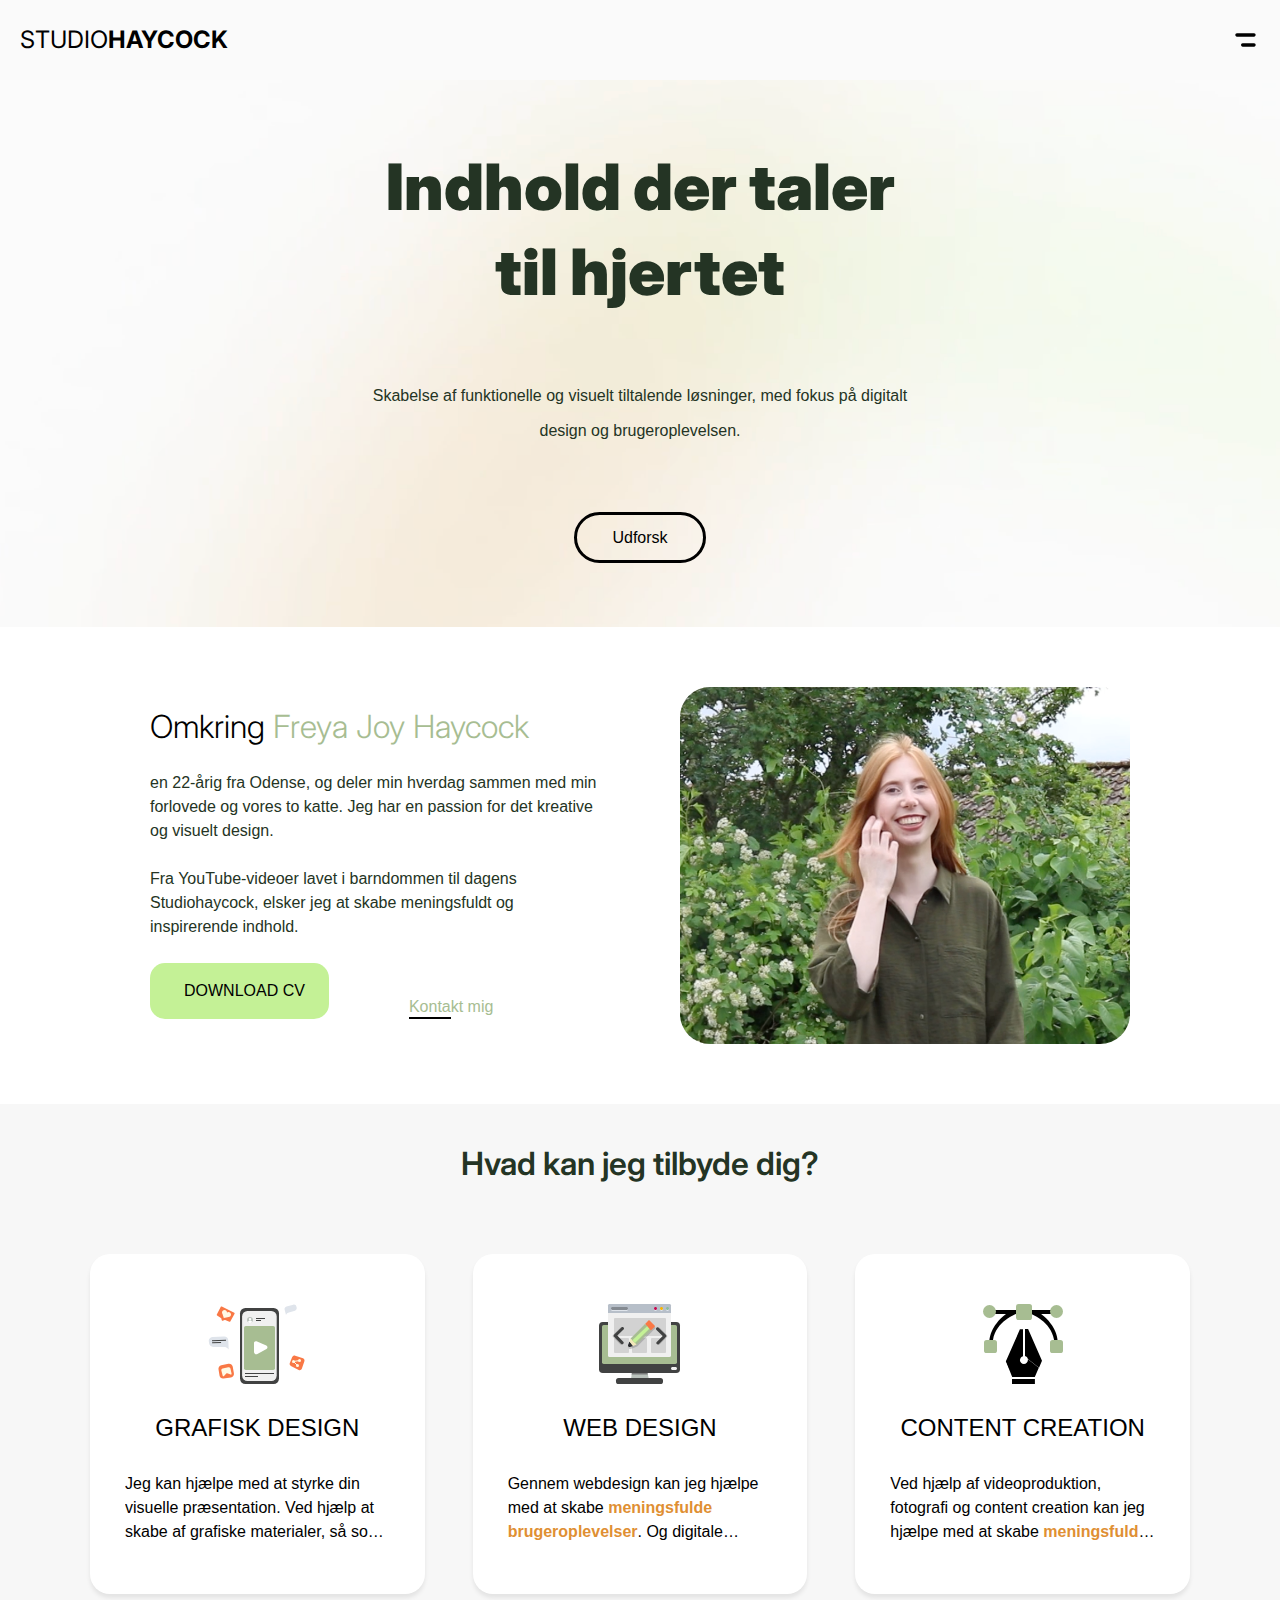
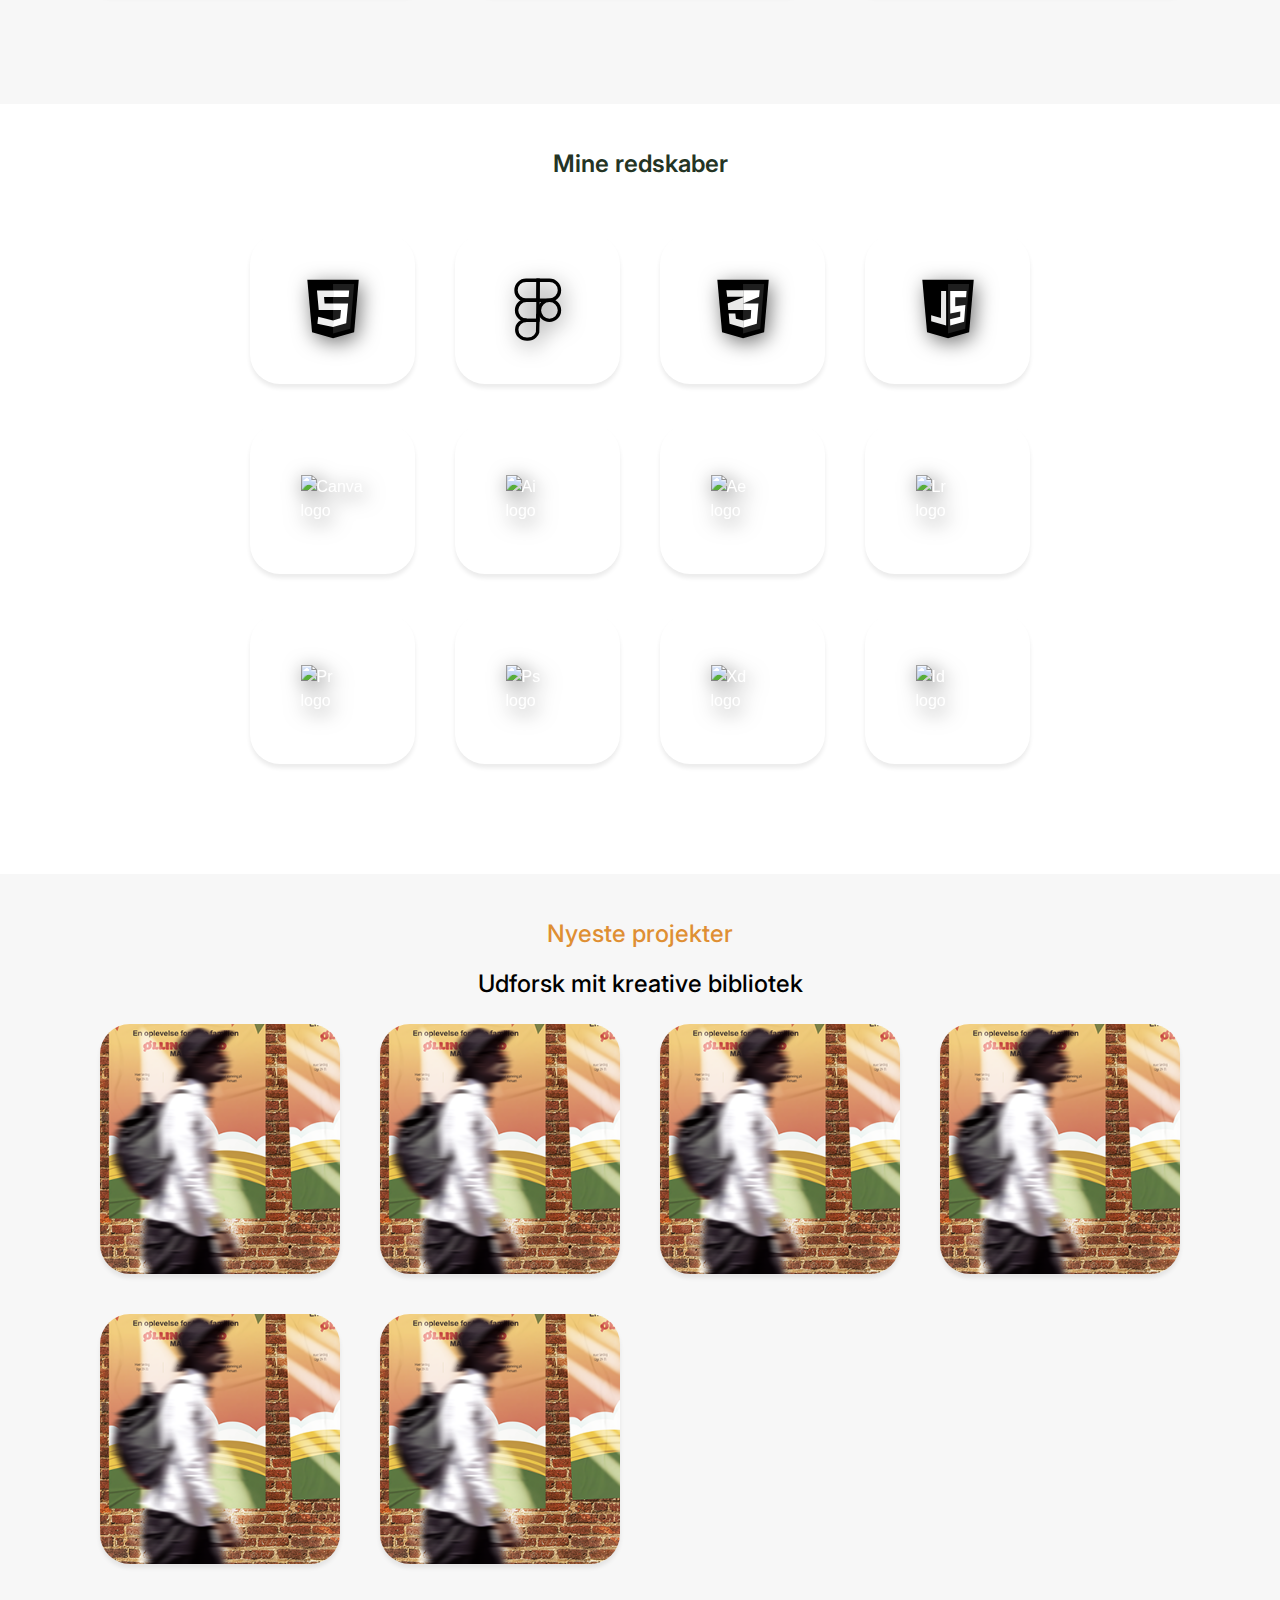
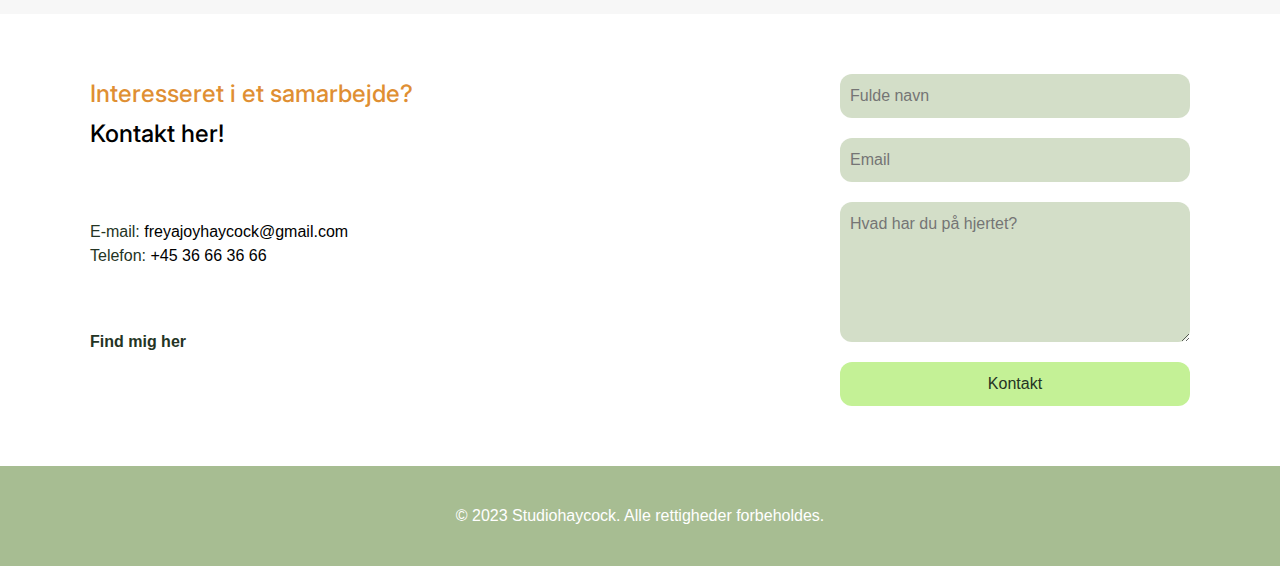
==== index.html @ 65430e21 "Services section in progress" ====
<!DOCTYPE html>
<html lang="dk" dir="ltr">
  <head>
    <meta charset="UTF-8" />
    <meta name="viewport" content="width=device-width, initial-scale=1.0" />
    <title>Portfolio</title>
    <link rel="preconnect" href="https://fonts.googleapis.com">
    <link rel="preconnect" href="https://fonts.gstatic.com" crossorigin>
    <link href="https://fonts.googleapis.com/css2?family=Inter:wght@100..900&family=Poppins:ital,wght@0,100;0,200;0,300;0,400;0,500;0,600;0,700;0,800;0,900;1,100;1,200;1,300;1,400;1,500;1,600;1,700;1,800;1,900&display=swap" rel="stylesheet">
    <script src="https://kit.fontawesome.com/1a674daea2.js" crossorigin="anonymous"></script>
    <script src="assets/js/modal.js" defer></script>
    <script src="assets/js/toggle.js" defer></script>
    <link rel="stylesheet" href="assets/css/style.css"/>
  </head>
  <body>
    <header>
      <a href="#hero"><h2><span>STUDIO</span>HAYCOCK</h2></a>
      <div class="menu-toggle" id="menuToggle">
          <img src="assets/icons/hm.svg" alt="Hamburgermenu">
      </div>
    </header>
    <nav class="menu" id="menu">
      <ul>
        <li><a href="#about">Om mig</a></li>
        <li><a href="#services">Mine ydelser</a></li>
        <li><a href="#portfolio">Portfolio</a></li>
        <li><a href="#footer">Kontakt</a></li>
      </ul>
      <div class="separator"></div>
      <div class="socials">
          <p>Kan også kontaktes på</p>
          <div class="social-icons">
            <a href="https://facebook.com/yourprofile" target="_blank" class="social-icon facebook" aria-label="Facebook"><i class="fab fa-facebook-f"></i></a>
            <a href="https://linkedin.com/in/yourprofile" target="_blank" class="social-icon linkedin" aria-label="LinkedIn"><i class="fab fa-linkedin-in"></i></a>
            <a href="https://instagram.com/yourprofile" target="_blank" class="social-icon instagram" aria-label="Instagram"><i class="fab fa-instagram"></i></a>
          </div>
      </div>
    </nav>
    <main>
      <section id="hero" class="hero-ctn">
        <div class="hero-content">
          <h1>Indhold der taler til hjertet</h1>
          <p>
            Skabelse af funktionelle og visuelt tiltalende løsninger, med fokus
            på digitalt design og brugeroplevelsen.
          </p>
          <a class="btn" role="button" href="#projects">
          <p>Udforsk</p>
          </a>
        </div>
      </section>
      <!-- MARK: About -->
      <section id="about" class="about">
        <div class="wrapper">
          <div class="content-container">
            <h2> <span>Omkring</span> <span class="name-highlight">Freya Joy Haycock</span></h2>
            <p>
             en 22-årig fra Odense, og deler min hverdag sammen med min forlovede
              og vores to katte. Jeg har en passion for det kreative og visuelt
              design.
            </p>
            <p>
              Fra YouTube-videoer lavet i barndommen til dagens Studiohaycock,
              elsker jeg at skabe meningsfuldt og inspirerende indhold.
            </p>
            <div class="btn-row"> 
              <a class="download-btn" role="button" href="assets/pdf/freya-haycockcv.pdf" target="_blank" download>
                <i class="fa-solid fa-cloud-arrow-down"></i>
                Download CV
              </a>
              <a class="contact-link" role="button" href="#footer">
                Kontakt mig
              </a>
            </div>
          </div>
          <div class="image-container">
            <img src="assets/images/freya.png" alt="Billede af mig" />
          </div>
        </div>
      </section>
      <!-- MARK: services -->
      <section id="services" class="services">
        <div class="wrapper">
          <h2>Hvad kan jeg tilbyde dig?</h2>
          <div class="service-item-grid">
            <div class="service-item">
              <img src="assets/icons/contentcreation-icon.svg" alt="">
              <h3>GRAFISK DESIGN</h3>
              <p>
                Jeg kan hjælpe med at styrke din visuelle præsentation.
                Ved hjælp at skabe af grafiske materialer, så som logoer,
                 visitkort, og andre <span class="hl">markedsføringsmaterialer</span>.
              </p>
            </div>
            <div class="service-item">
              <img src="assets/icons/webdesign-icon.svg" alt="">
              <h3>WEB DESIGN</h3>
              <p>
                Gennem webdesign kan jeg hjælpe med at skabe <span class="hl">meningsfulde</span>
                 <span class="hl">brugeroplevelser</span>. Og digitale fortællinger som <span class="hl">afspejler</span>
                  din <span class="hl">virksomheds identitet</span> og skaber  brugercentreret
                   platform for dine  besøgende og potentielle kunder.
              </p>
            </div>
            <div class="service-item">
              <img src="assets/icons/content-creation.svg" alt="">
              <h3>CONTENT CREATION</h3>
              <p>
                Ved hjælp af videoproduktion,  fotografi og  content creation
                 kan jeg hjælpe med at skabe <span class="hl">meningsfuldt</span> og <span class="hl">relevant indhold</span>,
                  som <span class="hl">resonerer med din målgruppe</span>.
              </p>
          </div>
        </div>
      </section>
      <section id="experience" class="experience">
        <div class="wrapper">
          <h2>Mine redskaber</h2>
          <div class="grid">
            <a href="#"><img src="assets/icons/html5.svg" alt="html logo"><span>HTML5 Logo</span></a>
            <a href="#"><img src="assets/icons/figma.svg" alt="figma logo"> <span>Figma Logo</span></a>
            <a href="#"><img src="assets/icons/css.svg" alt="css logo"><span>CSS Logo</span></a>
            <a href="#"><img src="assets/icons/js.svg" alt="JavaScript logo"><span>JS Logo</span></a>
            <a href="#"><img src="assets/icons/canva.svg" alt="Canva logo"><span>Canva Logo</span></a>
            <a href="#"><img src="assets/icons/ai.svg" alt="Ai logo"><span>Ai Logo</span></a>
            <a href="#"><img src="assets/icons/ae.svg" alt="Ae logo"><span>Ae Logo</span></a>
            <a href="#"><img src="assets/icons/lr.svg" alt="Lr logo"><span>Lr Logo</span></a>
            <a href="#"><img src="assets/icons/pr.svg" alt="Pr logo"><span>Pr Logo</span></a>
            <a href="#"><img src="assets/icons/ps.svg" alt="Ps logo"><span>Ps Logo</span></a>
            <a href="#"><img src="assets/icons/xd.svg" alt="Xd logo"><span>Xd Logo</span></a>
            <a href="#"><img src="assets/icons/id.svg" alt="Id logo"><span>Id Logo</span></a>
          </div>
        </div>
      </section>
      <section id="portfolio" class="portfolio">
        <div class="wrapper">
          <div class="projects-title">
            <h2 class="first-heading">Nyeste projekter</h2>
            <h2 class="second-heading">Udforsk mit kreative bibliotek</h2>
          </div>
          <div class="grid">
            <a href="#" data-modal-target="#modal-1" class="portfolio-item"><img src="assets/content/modal-oel-card.png" alt="Mock-up af plakat for oellingegaard marked"><span>HTML5 Logo</span></a>
            <a href="#" data-modal-target="#modal-2" class="portfolio-item"><img src="assets/content/modal-oel-card.png" alt="Mock-up af plakat for oellingegaard marked"><span>HTML5 Logo</span></a>
            <a href="#" data-modal-target="#modal-3" class="portfolio-item"><img src="assets/content/modal-oel-card.png" alt="Mock-up af plakat for oellingegaard marked"><span>HTML5 Logo</span></a>
            <a href="#" data-modal-target="#modal-4" class="portfolio-item"><img src="assets/content/modal-oel-card.png" alt="Mock-up af plakat for oellingegaard marked"><span>HTML5 Logo</span></a>
            <a href="#" data-modal-target="#modal-5" class="portfolio-item"><img src="assets/content/modal-oel-card.png" alt="Mock-up af plakat for oellingegaard marked"><span>HTML5 Logo</span></a>
            <a href="#" data-modal-target="#modal-6" class="portfolio-item"><img src="assets/content/modal-oel-card.png" alt="Mock-up af plakat for oellingegaard marked"><span>HTML5 Logo</span></a>
          </div>
          <dialog id="modal-1" class="modal">
            <div class="modal-content">
              <div class="modal-header">
              <span class="close">&times;</span>
              <h3>Plakat for fiktivt event</h3>
              </div>
              <div class="caption">
                <p>
                  I samarbejde med UCL Seebladsgade og Forskningens Døgn har jeg sammen med markedsføringsøkonomer udarbejdet en case omkring Øllingegaard.
                </p>
              </div>
              <img  src="assets/content/oellingegaard.png"class="modal-img" id="img01" alt="">
              <div id="caption">
                <p>
                  Vi skabte et enkelt cartoon-vektordesign til et fiktivt event, der skulle afspejle Øllingegaards identitet og tilbyde en familievenlig oplevelse. Inden for 4 timer producerede vi en flyer/plakat med de centrale oplysninger om eventet.
                </p>
                
              </div>
            </div>
          </dialog>
          <dialog id="modal-2" class="modal">
            <div class="modal-content">
              <span class="close">&times;</span>
              <img class="modal-img" id="img01" alt="">
              <div id="caption"></div>
            </div>
          </dialog>
          <dialog id="modal-3" class="modal">
            <div class="modal-content">
              <span class="close">&times;</span>
              <img class="modal-img" id="img01" alt="">
              <div id="caption"></div>
            </div>
          </dialog>
          <dialog id="modal-4" class="modal">
            <div class="modal-content">
              <span class="close">&times;</span>
              <img class="modal-img" id="img01" alt="">
              <div id="caption"></div>
            </div>
          </dialog>
          <dialog id="modal-5" class="modal">
            <div class="modal-content">
              <span class="close">&times;</span>
              <img class="modal-img" id="img01" alt="">
              <div id="caption"></div>
            </div>
          </dialog>
          <dialog id="modal-6" class="modal">
            <div class="modal-content">
              <span class="close">&times;</span>
              <img class="modal-img" id="img01" alt="">
              <div id="caption"></div>
            </div>
          </dialog>
        </div>
      </section>
    </main>
    <!-- MARK: Footer -->
    <footer id="footer" class="footer">
      <section class="contact-fot">
        <div class="wrapper">
          <div class="contact-fot-content">
            <div class="col-1">
              <div class="head-titel">
                  <h2 class="first-heading">Interesseret i et samarbejde?</h2>
                  <h2 class="second-heading">Kontakt her!</h2>
              </div>
              <div class="head-content">
                  <span>E-mail:
                    <a href="mailto:freyajoyhaycock@gmail.com" target="_blank">freyajoyhaycock@gmail.com</a></span>
                  <span>Telefon:
                    <a href="tel:36663666" target="_blank">+45 36 66 36 66</a></span>
              </div>
              <div class="find-me-content">
                  <h3>Find mig her</h3>
                  <div class="find-me-link">
                      <a href="https://www.facebook.com/freyajoyhaycock.lyck/"><i class="fa-brands fa-facebook"></i></a>
                      <a href="https://www.linkedin.com/in/freya-joy-haycock-5386011aa/"><i class="fa-brands fa-linkedin"></i></a>
                      <a href="https://www.instagram.com/friajoee/"><i class="fa-brands fa-square-instagram"></i></a>
                  </div>
              </div>
            </div>
              <div class="contact-fot-form">
                  <form action="submit_form.php" method="POST">
                      <input type="text" id="fullName" name="fullName" placeholder="Fulde navn" required>
                      <input type="email" id="email" name="email" placeholder="Email" required>
                      <textarea id="message" name="message" rows="5" placeholder="Hvad har du på hjertet?" required></textarea>
                      <input type="submit" value="Kontakt">
                  </form>
              </div>
          </div>
        </div>
      </section>
      <section id="copyright" class="copyright">
        <small>&copy; 2023 Studiohaycock. Alle rettigheder forbeholdes.</p>

      </section>
    </footer>
  </body>
</html>
---- assets/css/style.css ----
*,
*::before,
*::after {
  box-sizing: border-box;
}

* {
  margin: 0;
  padding: 0;
  font: inherit;
}

html {
  font-size: 16px;
}

body {
  min-height: 100vh;
  font-family: "Poppins", sans-serif;
  color: var(--color-1);
  background-color: var(--color-4);
  position: relative;
}

img,
picture,
svg,
video {
  display: block;
  max-width: 100%;
}

a {
  text-decoration: none;
  background-color: transparent;
  cursor: pointer;
}

input:focus,
textarea:focus {
  outline: none;
}

button,
select {
  text-transform: none;
}

button {
  overflow: visible;
}

body,
button,
input,
select,
textarea {
  font-family: Arial, Helvetica, sans-serif;
  line-height: 1.5;
}

h1,
h2,
h3,
h4,
h5,
h6 {
  font-family: Arial, Helvetica, sans-serif;
  font-weight: 700;
  line-height: 1;
}

h1 {
  font-family: Inter;
  font-size: 4rem;
  font-weight: 900;
  line-height: 85px;
  text-align: center;
}

h2 {
  font-family: Inter;
  font-size: 1.5rem;
  font-weight: 600;
  line-height: 40px;
  text-align: left;
}

@media (prefers-reduced-motion: no-preference) {
  :has(:target) {
    scroll-behavior: smooth;
    scroll-padding-top: 3rem;
  }
}

/* MARK: Variables */
:root {
  --accent-color: #df8f33;
  --color-1: #243424;
  --color-2: #000000;
  --color-3: #ffffff;
  --color-4: #f7f7f7;
  --color-5: #a7bd92;
  --color-6: #ebebeb;
  --color-7: #c4f196;
  --box-shadow: 0px 4px 4px 0px #00000014;
}

/* MARK: Header */
header {
  display: flex;
  justify-content: space-between;
  align-items: center;
  padding: 20px;
  box-shadow: 0 1px 5px rgba(0, 0, 0, 0.1);
  background: rgba(255, 255, 255, 0.362);
}

header h2 {
  font-size: 24px;
  font-weight: bold;
  margin: 0;
  text-decoration: none;
  color: var(--color-2);
}

header h2 span {
  font-weight: normal;
}

.menu-toggle {
  transition: background-color 0.2s ease-in-out;
}

.menu-toggle:hover {
  background-color: var(--color-6);
  border-radius: 15px;
}

.menu-toggle img {
  width: 30px;
  height: auto;
  cursor: pointer;
}

.menu {
  position: absolute;
  top: 70px;
  right: 20px;
  width: 220px;
  background: var(--color-3);
  box-shadow: 0 2px 10px rgba(0, 0, 0, 0.1);
  padding: 20px;
  border-radius: 10px;
  display: none;
  text-align: right;
  font-weight: 600;
  overflow: hidden;
  animation: slideDown 0.3s ease-in-out;
}

.menu ul {
  list-style: none;
  padding: 0;
  margin: 0;
  text-align: left;
}

.menu ul li a:hover {
  color: var(--accent-color);
}

.menu ul li {
  margin: 10px 0;
}

.menu ul li a {
  text-decoration: none;
  color: var(--color-2);
  font-weight: bold;
}

.separator {
  border-top: 1px solid lightgrey;
  margin: 15px 0;
}

.socials {
  margin-top: 20px;
}

.socials p {
  margin-bottom: 10px;
}

.social-icons {
  display: flex;
  justify-content: center;
  gap: 15px;
}

.social-icon {
  font-size: 1.3rem;
  margin-left: 10px;
  color: var(--color-2);
  text-decoration: none;
  transition: color 0.3s ease;
  display: flex;
  align-items: center;
  justify-content: center;
  width: 40px;
  height: 40px;
  border-radius: 50%;
  border: 2px solid lightgrey;
  font-weight: 600;
}

.social-icon:hover {
  color: var(--accent-color);
}

.menu-open .menu {
  display: block;
}

.menu-open {
  display: block;
}

@keyframes slideDown {
  0% {
    transform: translate(50%, -50%) scale(0);
  }
  100% {
    transform: translate(0, 0) scale(1);
  }
}

/* MARK: Main */

.wrapper {
  max-width: 1100px;
  margin: 0 auto;
}

.btn {
  color: var(--color-2);
  font-size: 1rem;
  line-height: 1rem;
  text-align: center;
  padding: 5px 35px;
  border-radius: 50px;
  border: 3px solid var(--color-2);
  transition: background-color 0.2s ease, color 0.2s ease;
}

.btn:hover {
  background-color: var(--color-2);
  color: var(--color-3);
}

.hero-ctn,
.footer .social {
  background-image: url("../images/hero-image.png");
  background-position: center;
  background-repeat: no-repeat;
  background-size: cover;
}

.hero-content {
  max-width: 700px;
  margin: 0 auto;
  padding: 4rem;
  text-align: center;
  display: flex;
  align-items: center;
  flex-direction: column;
  gap: 4rem;
}

.hero-ctn .hero-content p {
  font-size: 1rem;
  font-weight: 300;
  line-height: 35px;
  text-align: center;
}

/* MARK: Main About */

.about {
  background-color: var(--color-3);
}

.about .wrapper {
  display: flex;
  justify-content: space-between;
  align-items: center;
  gap: 30px;
  padding: 60px;
}

.about h2 {
  font-size: 2rem;
  color: var(--color-2);
  font-weight: 300;
}

.name-highlight {
  color: var(--color-5);
}

.about .content-container {
  display: flex;
  flex-direction: column;
  gap: 1.5rem;
  max-width: 450px;
}

.about .btn-row {
  display: flex;
  gap: 80px;
  align-items: end;
  padding-bottom: 5px;
}
.about .btn-row .download-btn {
  display: flex;
  justify-content: center;
  align-items: center;
  gap: 10px;
  padding: 16px 24px;
  border-radius: 15px;
  text-transform: uppercase;
  font-weight: 400;
  background-color: var(--color-7);
  color: var(--color-2);
  transition: background-color 0.2s ease, color 0.2s ease;
}

.about .btn-row .download-btn:hover {
  background-color: var(--accent-color);
  color: var(--color-3);
}

.about .btn-row .contact-link {
  color: var(--color-5);
  position: relative;
}

.about .btn-row .contact-link::after {
  content: "";
  position: absolute;
  bottom: 0;
  display: block;
  height: 2px;
  width: 50%;
  background-color: var(--color-2);
}

.about .image-container img {
  max-width: 450px;
  border-radius: 30px;
}

/* MARK: Main Services */

.services {
  padding: 40px;
}

.services h2 {
  font-size: 2rem;
  font-weight: 600;
  text-align: center;
}

.services .service-item-grid {
  display: flex;
  align-items: center;
  height: 480px;
  gap: 48px;
}

.services .service-item {
  background-color: var(--color-3);
  color: var(--color-2);
  padding: 35px;
  border-radius: 20px;
  display: flex;
  flex-direction: column;
  align-items: center;
  justify-content: center;
  width: 350px;
  height: 340px;
  gap: 32px;
  box-shadow: var(--box-shadow);
}

.services .service-item:hover {
  height: auto;
  min-height: 340px;
}

.services .service-item:hover p {
  overflow: visible;
  display: block;
  -webkit-line-clamp: unset;
  line-clamp: unset;
  -webkit-box-orient: unset;
  text-overflow: unset;
}

.services .service-item img {
  height: 80px;
}

.services .service-item h3 {
  font-size: 1.5rem;
  font-weight: 500;
}

.services .service-item p {
  overflow: hidden;
  display: -webkit-box;
  -webkit-line-clamp: 3;
  line-clamp: 3;
  -webkit-box-orient: vertical;
  text-overflow: ellipsis;
}

.hl {
  color: var(--accent-color);
  font-weight: 600;
}

/* MARK: Main experience */

.experience {
  padding: 40px;
  background-color: var(--color-3);
}

.experience .wrapper {
  max-width: 800px;
}

.experience h2 {
  text-align: center;
  margin-bottom: 40px;
}

.experience .grid {
  display: grid;
  grid-template-columns: repeat(auto-fit, minmax(150px, 1fr));
  gap: 20px;
  margin-bottom: 60px;
}

.experience .grid a {
  background-color: var(--color-3);
  color: var(--color-3);
  min-height: 150px;
  margin: 10px;
  border-radius: 30px;
  display: flex;
  flex-direction: column;
  align-items: center;
  justify-content: center;
  box-shadow: var(--box-shadow);
  transition: background-color 0.2s ease;
  overflow: hidden;
  position: relative;
}

.experience .grid a:hover {
  background-color: var(--color-7);
}

.experience .grid a img {
  width: 4rem;
  transition: transform 0.3s ease;
  transform: translateY(0);

  /* MARK: Drop-shadow for Icons  */
  filter: drop-shadow(3px 5px 10px rgba(0, 0, 0, 0.544));
}

.experience .grid a:nth-child(-n + 4) img {
  width: 5rem;
}

.experience .grid a:hover img {
  transform: translateY(-20px);
}

.experience .grid a span {
  color: var(--color-1);
  font-size: 1rem;
  font-weight: 600;
  text-align: center;
  opacity: 0;
  transform: translateY(20px);
  transition: opacity 0.3s ease, transform 0.3s ease;
  position: absolute;
  bottom: 20px;
}

.experience .grid a:hover span {
  opacity: 1;
  transform: translateY(0);
}

/* MARK: Portfolio projects  */

.portfolio {
  padding: 40px;
}

.portfolio h2 {
  text-align: center;
  margin-bottom: 10px;
}

.portfolio .grid {
  display: grid;
  grid-template-columns: repeat(auto-fit, minmax(250px, 1fr));
  gap: 20px;
}

.portfolio .grid a {
  background-color: var(--color-3);
  color: var(--color-3);
  min-height: 250px;
  margin: 10px;
  border-radius: 30px;
  display: flex;
  flex-direction: column;
  align-items: center;
  justify-content: center;
  box-shadow: var(--box-shadow);
  transition: background-color 0.2s ease;
  overflow: hidden;
  position: relative;
}

.portfolio .grid a img {
  width: 100%;
  height: 100%;
  object-fit: cover;
  position: absolute;
}

.modal {
  scrollbar-width: none; /* Firefox */
}
.modal::-webkit-scrollbar {
  display: none; /* Safari and Chrome */
}

.modal {
  position: fixed;
  top: 50%;
  left: 50%;
  width: 450px;
  height: 600px;
  border-radius: 15px;
  border: transparent solid;
  transform: translate(-50%, -50%) scale(0);
  transform-origin: center;
  z-index: 1;
  animation: zoom 0.4s forwards;
}

.modal-content {
  font-size: 1rem;
  margin: 0 10px 10px 10px;
  display: flex;
  flex-direction: column;
  align-items: center;
  padding: 0;
}

.modal-content .close {
  cursor: pointer;
  font-size: 2rem;
  line-height: 22px;
}

.modal-header {
  position: sticky;
  top: 0;
  display: flex;
  flex-direction: row-reverse;
  justify-content: space-between;
  background-color: white;
  width: 100%;
  padding: 10px 0 5px 0;
  z-index: 1;
}

@keyframes zoom {
  from {
    transform: translate(-50%, -50%) scale(0);
  }
  to {
    transform: translate(-50%, -50%) scale(1);
  }
}

.modal-content h3 {
  font-size: 1.5rem;
  margin: 15px 0;
  font-weight: 600;
  line-height: 1rem;
}

.modal-content img {
  display: flex;
  align-content: center;
  width: 250px;
  height: auto;
  border-radius: 10px;
}

.modal-content p {
  margin: 15px 25px;
}

/* MARK: Footer */

.contact-fot {
  background: var(--color-3);
  color: var(--text-color);
  padding: 60px;
}

.contact-fot-content {
  display: flex;
  justify-content: space-between;
}

.col-1 {
  display: grid;
  gap: 20px;
}

.first-heading {
  color: var(--accent-color);
  font-weight: 500;
}
.second-heading {
  color: var(--color-2);
  font-weight: 500;
}

.find-me-link {
  display: flex;
  gap: 20px;
}

.find-me-link a {
  color: var(--color-2);
  text-decoration: none;
  margin-top: 10px;
  font-size: 1.8rem;
}

.footer .h3 {
  font-size: 1.5rem;
  text-transform: uppercase;
  color: var(--color-2);
}

.head-content {
  display: flex;
  flex-direction: column;
}

.head-content a {
  color: var(--color-2);
}

form {
  display: flex;
  flex-direction: column;
  gap: 20px;
  box-sizing: border-box;
}

form input,
textarea {
  padding: 10px;
  font-size: 1rem;
  border-radius: 12px;
  border: transparent;
  min-width: 350px;
  color: var(--color-1);
  background-color: rgba(167, 189, 146, 0.5);
}
form input[type="submit"] {
  background-color: var(--color-7);
  color: var(--color-1);
  border: transparent;
  padding: 10px;
  cursor: pointer;
  font-size: 1rem;
  border-radius: 12px;
}

.footer .copyright {
  background-color: var(--color-5);
  color: var(--color-3);
  height: 100px;
  display: flex;
  justify-content: center;
  align-items: center;
}
.footer .copyright small {
  font-weight: 400;
  font-size: 1rem;
}

/* MARK: Media */

@media (width <= 500px) {
  h1 {
    font-size: 1.8rem;
    line-height: 40px;
  }
  h2 {
    font-size: 1rem;
    line-height: 18px;
  }
  .hero-content {
    gap: 1.5rem;
  }
  .hero-ctn .hero-content p {
    font-size: 0.8rem;
    line-height: 18px;
  }
  .about h2 {
    font-size: 1.5rem;
    line-height: 24px;
  }
  .about p {
    font-size: 1rem;
    line-height: 18px;
  }
  .about .btn-row {
    gap: 30px;
  }
  .about .btn-row .download-btn {
    font-size: 0.8rem;
    line-height: 20px;
    padding: 12px 18px;
  }
  .about .image-container img {
    max-width: 300px;
  }
  .btn {
    padding: 5px 15px;
    font-size: 0.8rem;
    line-height: 20px;
    border: 2px solid var(--color-2);
  }

  /* accordion */

  .services h2 {
    text-align: center;
  }
  .services details {
    margin-top: 20px;
    border: 2px solid var(--color-2);
    max-height: 2.5rem;
  }
  .services label {
    font-size: 1rem;
    font-weight: 600;
    height: 2.3rem;
    padding-left: 15px;
  }
  .services label::after {
    font-size: 1rem;
  }
  .services div.content {
    padding: 5px 15px 15px 15px;
    gap: 20px;
  }
  .services div.content p {
    font-size: 1rem;
    font-weight: 400;
    line-height: 18px;
  }
  /* Main cv */
  .cv a {
    gap: 10px;
    padding: 10px 25px;
    margin: 30px;
    height: 100px;
    box-shadow: var(--box-shadow);
  }
  .cv p {
    font-size: 1rem;
    font-weight: 400;
    line-height: 18px;
    color: var(--color-2);
  }
  .cv img {
    width: 4rem;
  }
  /* Experience */
  .experience .grid a {
    min-height: 90px;
    min-width: 90px;
  }
  .experience .grid a span {
    font-size: 0.8rem;
    transform: translateY(15px);
  }
  .experience .grid {
    grid-template-columns: repeat(auto-fit, minmax(90px, 1fr));
    gap: 8px;
  }
  .experience .grid a img {
    width: 2rem;
    transition: transform 0.3s ease;
    transform: translateY(0);
  }
  .experience .grid a:hover img {
    transform: translateY(-15px);
  }
  .experience .grid a:nth-child(-n + 4) img {
    width: 2.5rem;
  }

  /* Footer */

  .footer .social .site-nav li a {
    font-size: 0.8rem;
  }

  .footer .social ul {
    gap: 40px;
  }

  .footer .social .social-icons li {
    height: 50px;
    width: 50px;
  }

  .footer .social .social-icons a {
    font-size: 1.5rem;
    font-weight: 300;
  }

  .footer .social {
    gap: 40px;
    padding: 20px 40px;
  }

  .footer .copyright small {
    font-size: 0.8rem;
  }

  .footer .copyright {
    height: 50px;
  }

  form input,
  textarea {
    min-width: 200px;
  }
  .content-container h2 {
    display: flex;
    flex-direction: column;
    gap: 10px;
  }
}

@media (width <= 1000px) {
  .about .wrapper {
    display: flex;
    flex-direction: column-reverse;
    padding: 60px;
  }

  .contact-fot-content {
    flex-direction: column;
    gap: 40px;
  }
}
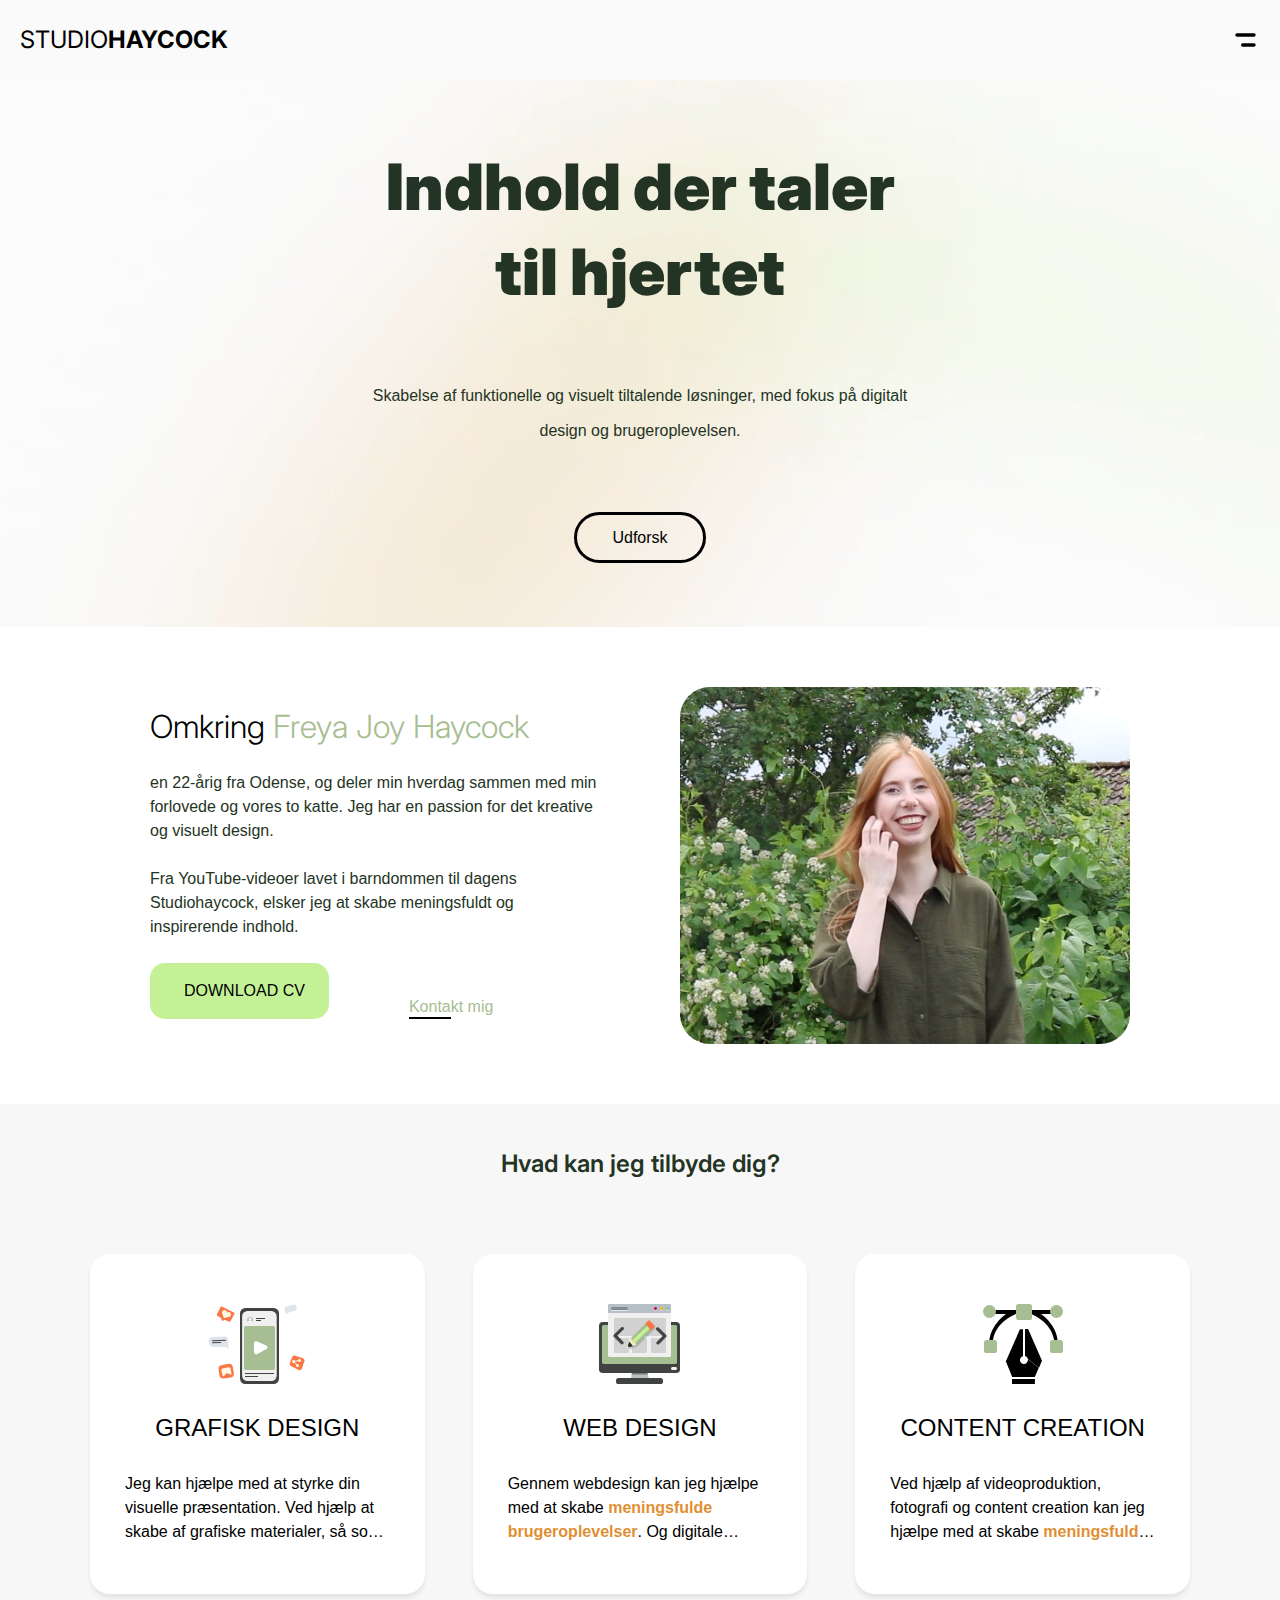
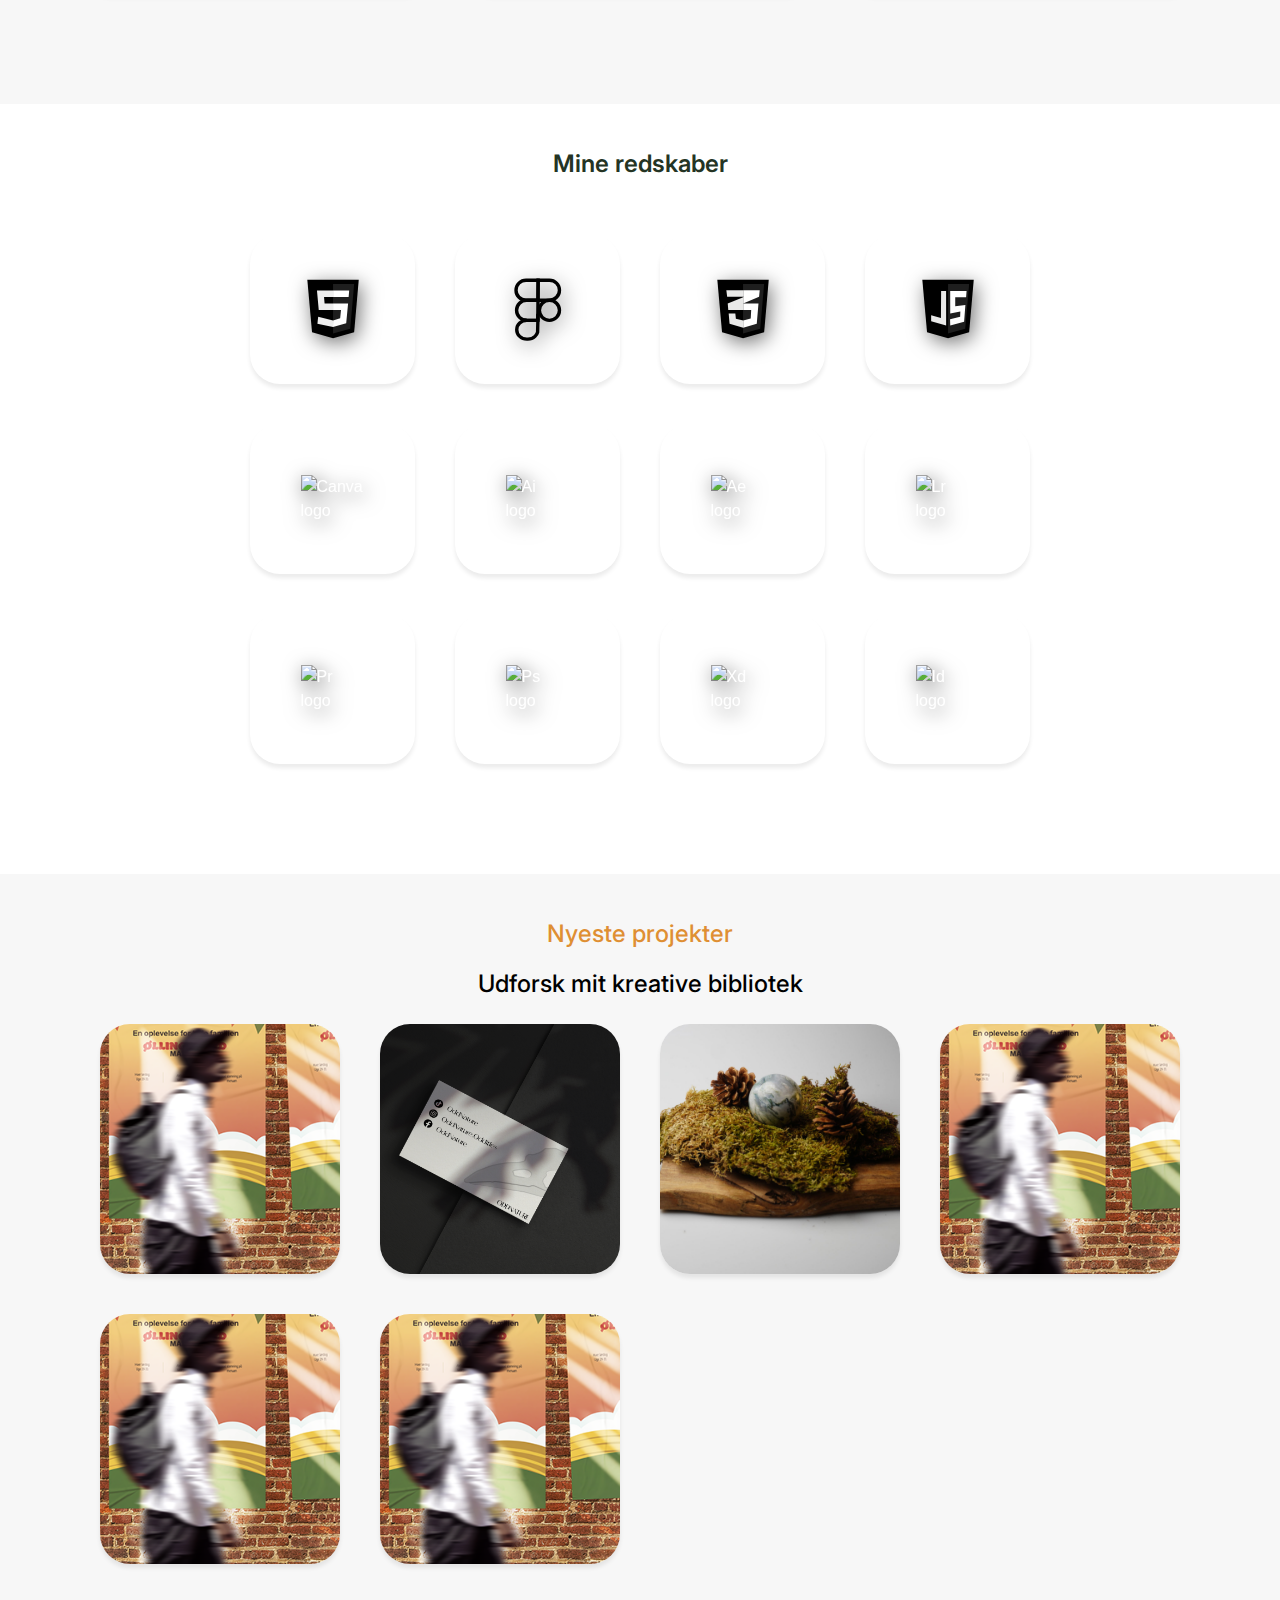
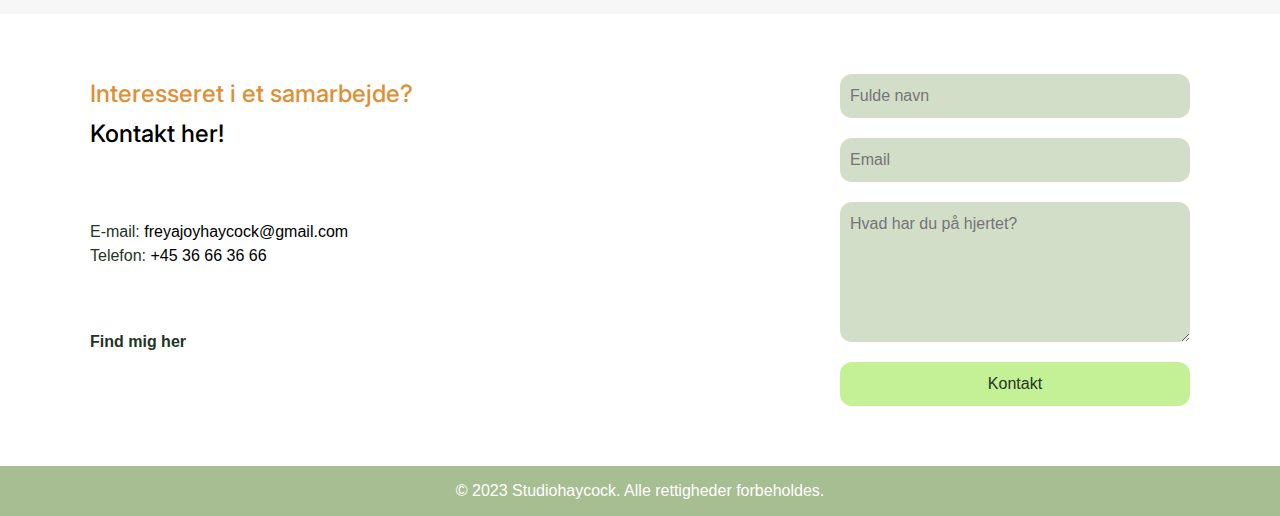
==== commit 6fb21084: "Produkt billeder og pile og self js.. men tomt bc tired" ====
--- a/index.html
+++ b/index.html
@@ -140,8 +140,8 @@
           </div>
           <div class="grid">
             <a href="#" data-modal-target="#modal-1" class="portfolio-item"><img src="assets/content/modal-oel-card.png" alt="Mock-up af plakat for oellingegaard marked"><span>HTML5 Logo</span></a>
-            <a href="#" data-modal-target="#modal-2" class="portfolio-item"><img src="assets/content/modal-oel-card.png" alt="Mock-up af plakat for oellingegaard marked"><span>HTML5 Logo</span></a>
-            <a href="#" data-modal-target="#modal-3" class="portfolio-item"><img src="assets/content/modal-oel-card.png" alt="Mock-up af plakat for oellingegaard marked"><span>HTML5 Logo</span></a>
+            <a href="#" data-modal-target="#modal-2" class="portfolio-item"><img src="assets/content/m-on.jpg" alt="Mock-up af visitkort"><span>HTML5 Logo</span></a>
+            <a href="#" data-modal-target="#modal-3" class="portfolio-item"><img src="assets/content/produkt-billed.jpg" alt="produkt-billed"><span>HTML5 Logo</span></a>
             <a href="#" data-modal-target="#modal-4" class="portfolio-item"><img src="assets/content/modal-oel-card.png" alt="Mock-up af plakat for oellingegaard marked"><span>HTML5 Logo</span></a>
             <a href="#" data-modal-target="#modal-5" class="portfolio-item"><img src="assets/content/modal-oel-card.png" alt="Mock-up af plakat for oellingegaard marked"><span>HTML5 Logo</span></a>
             <a href="#" data-modal-target="#modal-6" class="portfolio-item"><img src="assets/content/modal-oel-card.png" alt="Mock-up af plakat for oellingegaard marked"><span>HTML5 Logo</span></a>
@@ -168,16 +168,51 @@
           </dialog>
           <dialog id="modal-2" class="modal">
             <div class="modal-content">
-              <span class="close">&times;</span>
-              <img class="modal-img" id="img01" alt="">
-              <div id="caption"></div>
+              <div class="modal-header">
+              <span class="close">&times;</span>
+              <h3>Visitkort til OddNature</h3>
+              </div>
+              <div class="caption">
+                <p>
+                  De er en lille kunst- og håndværksbutik som skaber kunst ud af naturen.
+                </p>
+              </div>
+              <img  src="assets/content/on.png"class="modal-img" id="img01" alt="">
+              <div id="caption">
+                <p>
+                  Jeg designede et simpelt visitkort med fokus på genkendelighed gennem virksomhedens logo. <br> <br> Kortet er holdt i en rolig sort-hvid farvepalette, der sikrer et professionelt udtryk og gør det behageligt for øjet.
+                Det er skabt til messer som en del af virksomhedens markedsføringsmateriale, med målet om at efterlade et stærkt og varigt indtryk.
+                </p>
+                
+              </div>
             </div>
           </dialog>
           <dialog id="modal-3" class="modal">
             <div class="modal-content">
-              <span class="close">&times;</span>
-              <img class="modal-img" id="img01" alt="">
-              <div id="caption"></div>
+              <div class="modal-header">
+              <span class="close">&times;</span>
+              <h3>Produkt billed</h3>
+              </div>
+              <div class="caption">
+                <p>
+                  I undervisningen på 1 semester havde vi om content og video/billed produktion.
+                </p>
+              </div>
+              <div class="carousel">
+              <img src="assets/content/produkt-billed.jpg" class="modal-img" id="img01" alt="Produkt billede">
+              <img src="assets/content/produkt-billed2.png" class="modal-img" id="img01" alt="Produkt billede">
+              <img src="assets/content/produkt-billed3.png" class="modal-img" id="img01" alt="Produkt billede">
+              </div>
+              <div class="carousel-controls">
+                <button id="prevBtn">&#10094;</button>
+                <button id="nextBtn">&#10095;</button>
+            </div>
+              <div id="caption">
+                <p>
+                  Her har jeg taget og redigeret dette billede i  adobe lightroom, med henblik på at det skulle bruges som produkt billede.
+                </p>
+                
+              </div>
             </div>
           </dialog>
           <dialog id="modal-4" class="modal">
--- a/assets/css/style.css
+++ b/assets/css/style.css
@@ -368,7 +368,6 @@
 }
 
 .services h2 {
-  font-size: 2rem;
   font-weight: 600;
   text-align: center;
 }
@@ -625,6 +624,9 @@
   margin: 15px 25px;
 }
 
+/* MARK: Carousel */
+
+
 /* MARK: Footer */
 
 .contact-fot {
@@ -709,7 +711,7 @@
 .footer .copyright {
   background-color: var(--color-5);
   color: var(--color-3);
-  height: 100px;
+  height: 50px;
   display: flex;
   justify-content: center;
   align-items: center;
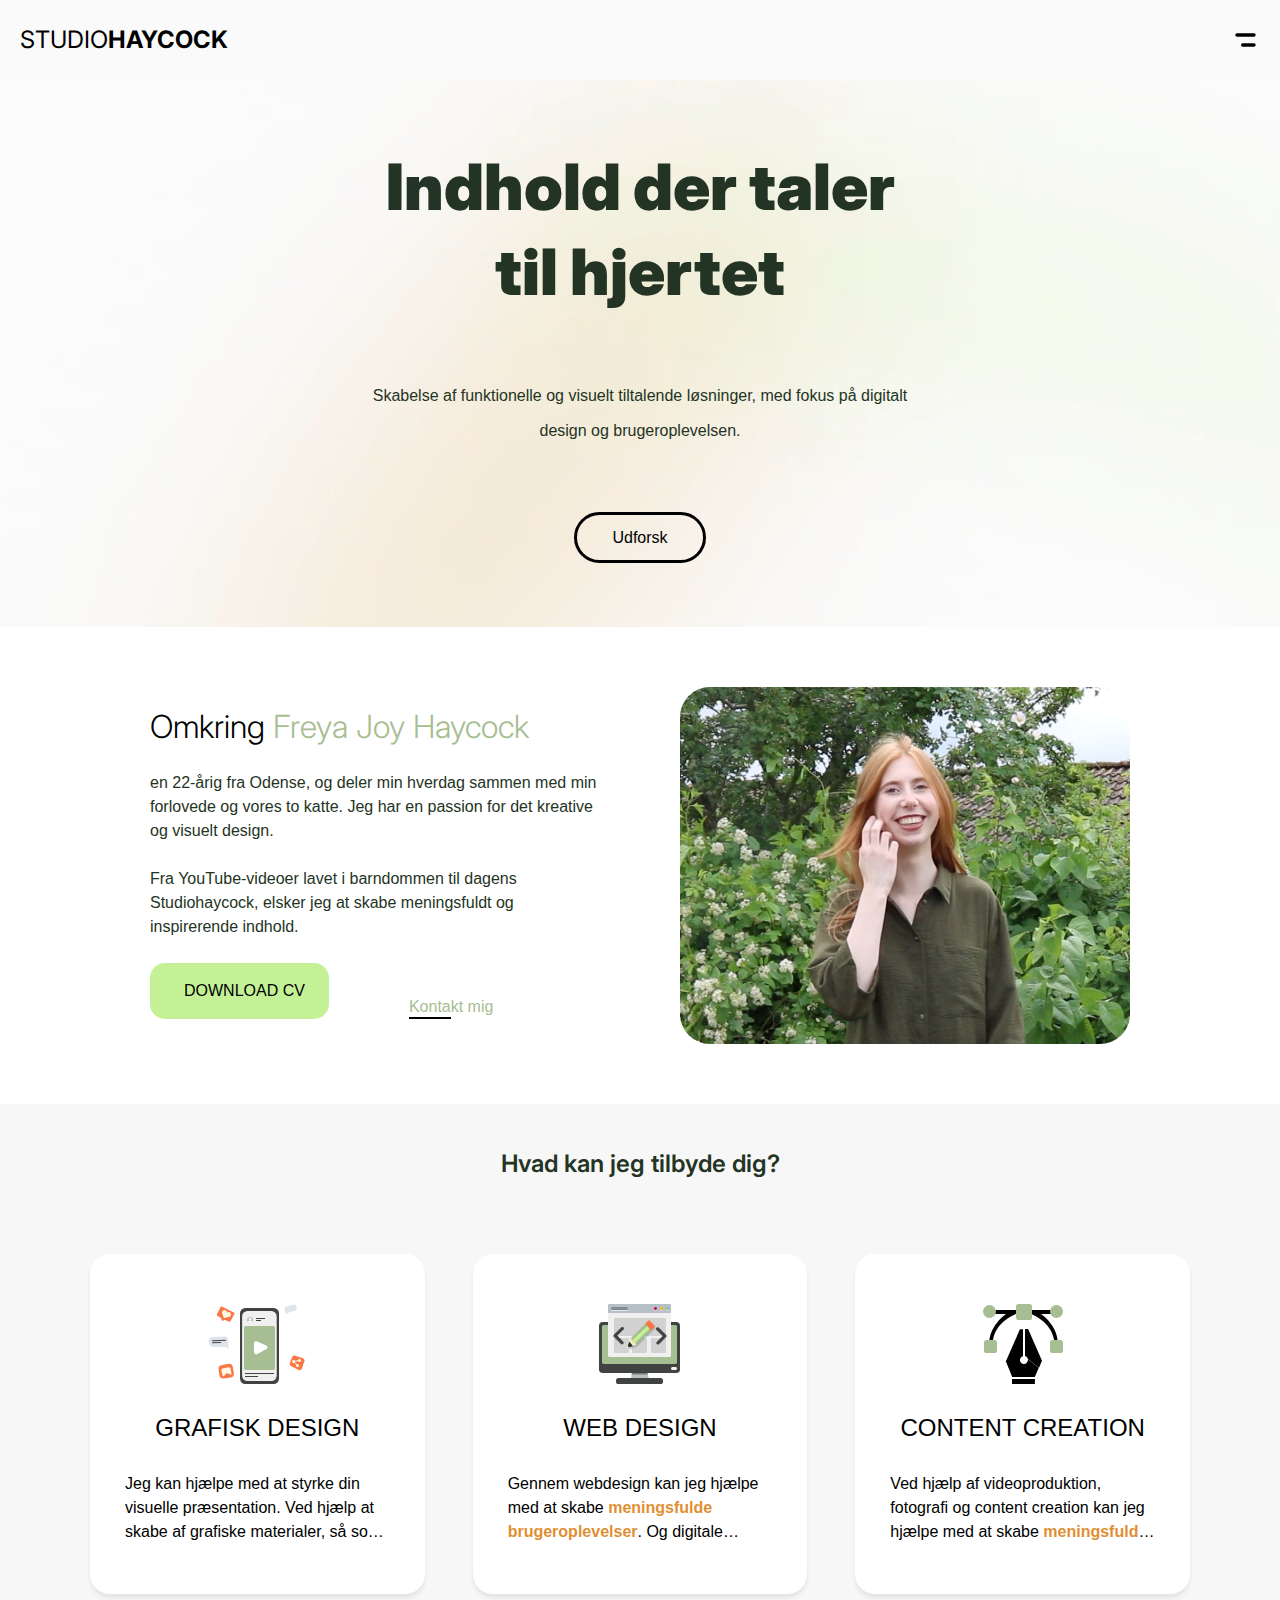
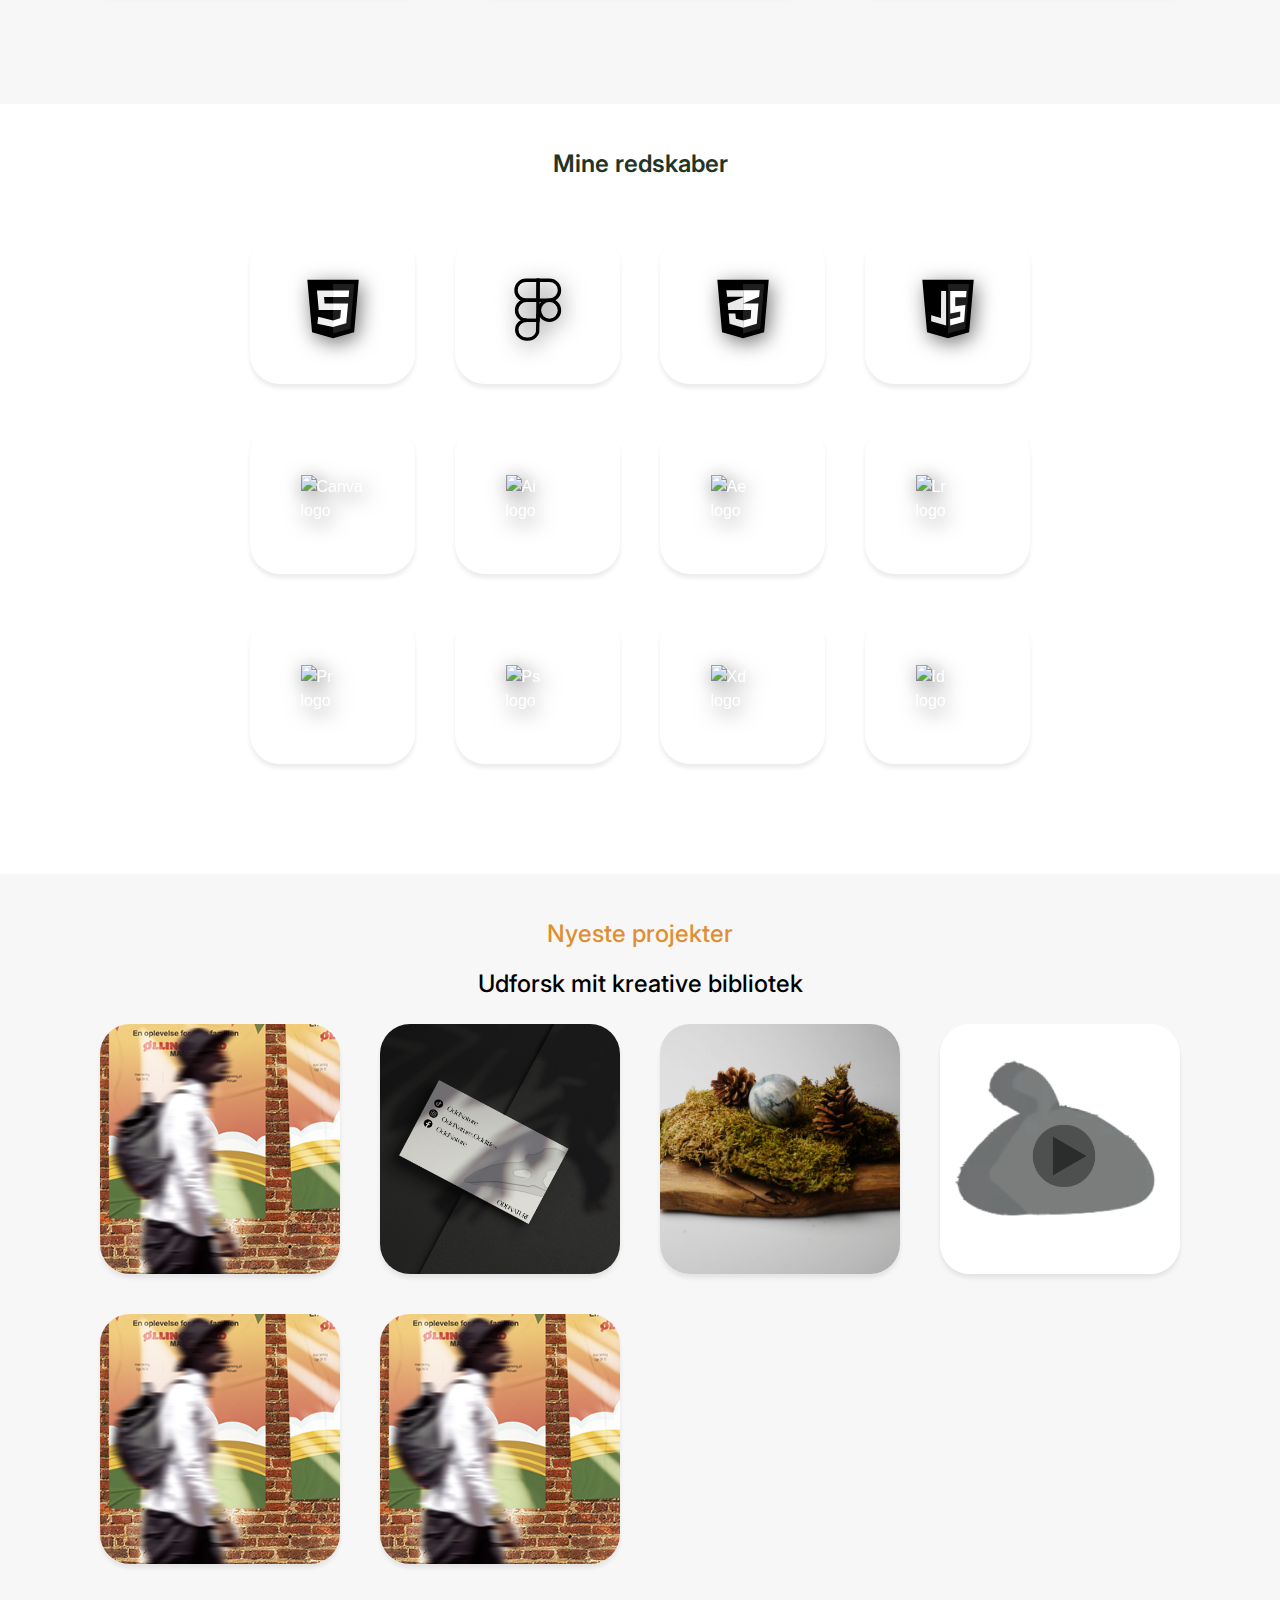
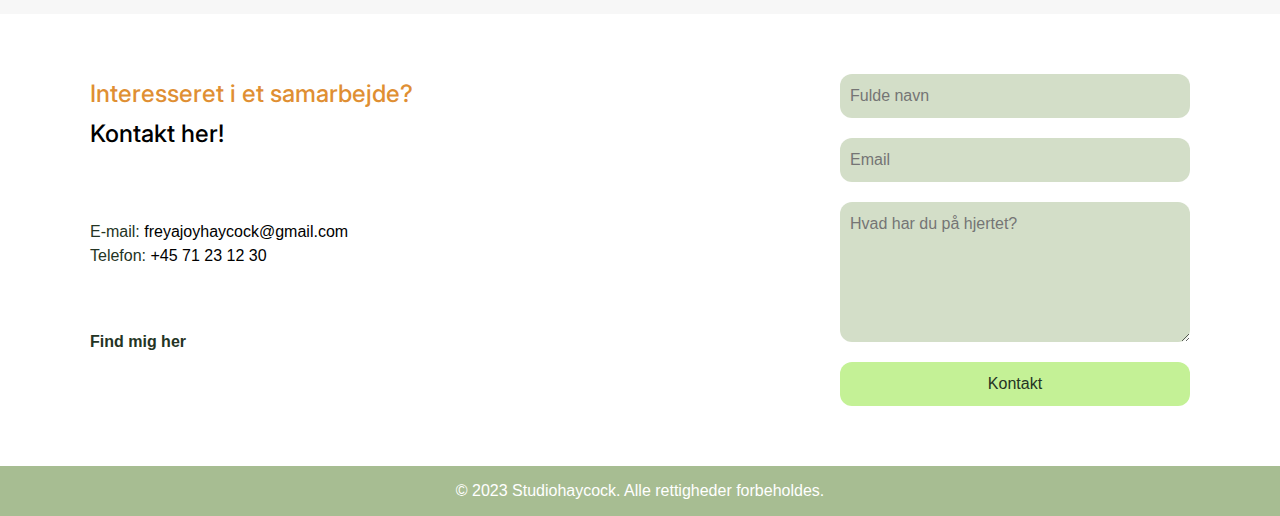
==== commit ce417e3d: "animation og story board til dialog" ====
--- a/index.html
+++ b/index.html
@@ -142,9 +142,10 @@
             <a href="#" data-modal-target="#modal-1" class="portfolio-item"><img src="assets/content/modal-oel-card.png" alt="Mock-up af plakat for oellingegaard marked"><span>HTML5 Logo</span></a>
             <a href="#" data-modal-target="#modal-2" class="portfolio-item"><img src="assets/content/m-on.jpg" alt="Mock-up af visitkort"><span>HTML5 Logo</span></a>
             <a href="#" data-modal-target="#modal-3" class="portfolio-item"><img src="assets/content/produkt-billed.jpg" alt="produkt-billed"><span>HTML5 Logo</span></a>
-            <a href="#" data-modal-target="#modal-4" class="portfolio-item"><img src="assets/content/modal-oel-card.png" alt="Mock-up af plakat for oellingegaard marked"><span>HTML5 Logo</span></a>
+            <a href="#" data-modal-target="#modal-4" class="portfolio-item"><img src="assets/content/m-animation.png" alt="Animation"><span>HTML5 Logo</span></a>
             <a href="#" data-modal-target="#modal-5" class="portfolio-item"><img src="assets/content/modal-oel-card.png" alt="Mock-up af plakat for oellingegaard marked"><span>HTML5 Logo</span></a>
             <a href="#" data-modal-target="#modal-6" class="portfolio-item"><img src="assets/content/modal-oel-card.png" alt="Mock-up af plakat for oellingegaard marked"><span>HTML5 Logo</span></a>
+          
           </div>
           <dialog id="modal-1" class="modal">
             <div class="modal-content">
@@ -217,9 +218,28 @@
           </dialog>
           <dialog id="modal-4" class="modal">
             <div class="modal-content">
-              <span class="close">&times;</span>
-              <img class="modal-img" id="img01" alt="">
-              <div id="caption"></div>
+              <div class="modal-header">
+              <span class="close">&times;</span>
+              <h3>Css- & Illustrator animation</h3>
+              </div>
+              <div class="caption">
+                <p>
+                  Igennem undervisningen lærte vi at animere med css.
+                </p>
+              </div>
+              <video loop="" muted="" autoplay="" aria-label="Animation af den fiktive karakter totoro."><source src="assets/content/ccs-animation.mp4" type="video/mp4"></video>
+              <div id="caption">
+                <p>
+                  Ved at lave et spreadsheet i illustrator, som eksporteres i png form, kan man sammen med html og css skabe animationer.
+                </p>
+              </div>
+              <img src="assets/content/storyboard.png" alt="storyboard">
+              <div class="caption">
+                <p>
+                  Jeg startede med at skrive et storyboard, hvor jeg illustreret de forskellige "scener" jeg havde brug for.
+                  <a href="https://studiohaycock.dk/workshops/animation-ws/totoro/totororoll.html" target="_blank">Link til side med css animationen.</a>
+                </p>
+  
             </div>
           </dialog>
           <dialog id="modal-5" class="modal">
@@ -253,7 +273,7 @@
                   <span>E-mail:
                     <a href="mailto:freyajoyhaycock@gmail.com" target="_blank">freyajoyhaycock@gmail.com</a></span>
                   <span>Telefon:
-                    <a href="tel:36663666" target="_blank">+45 36 66 36 66</a></span>
+                    <a href="tel:+4571231230" target="_blank">+45 71 23 12 30</a></span>
               </div>
               <div class="find-me-content">
                   <h3>Find mig her</h3>
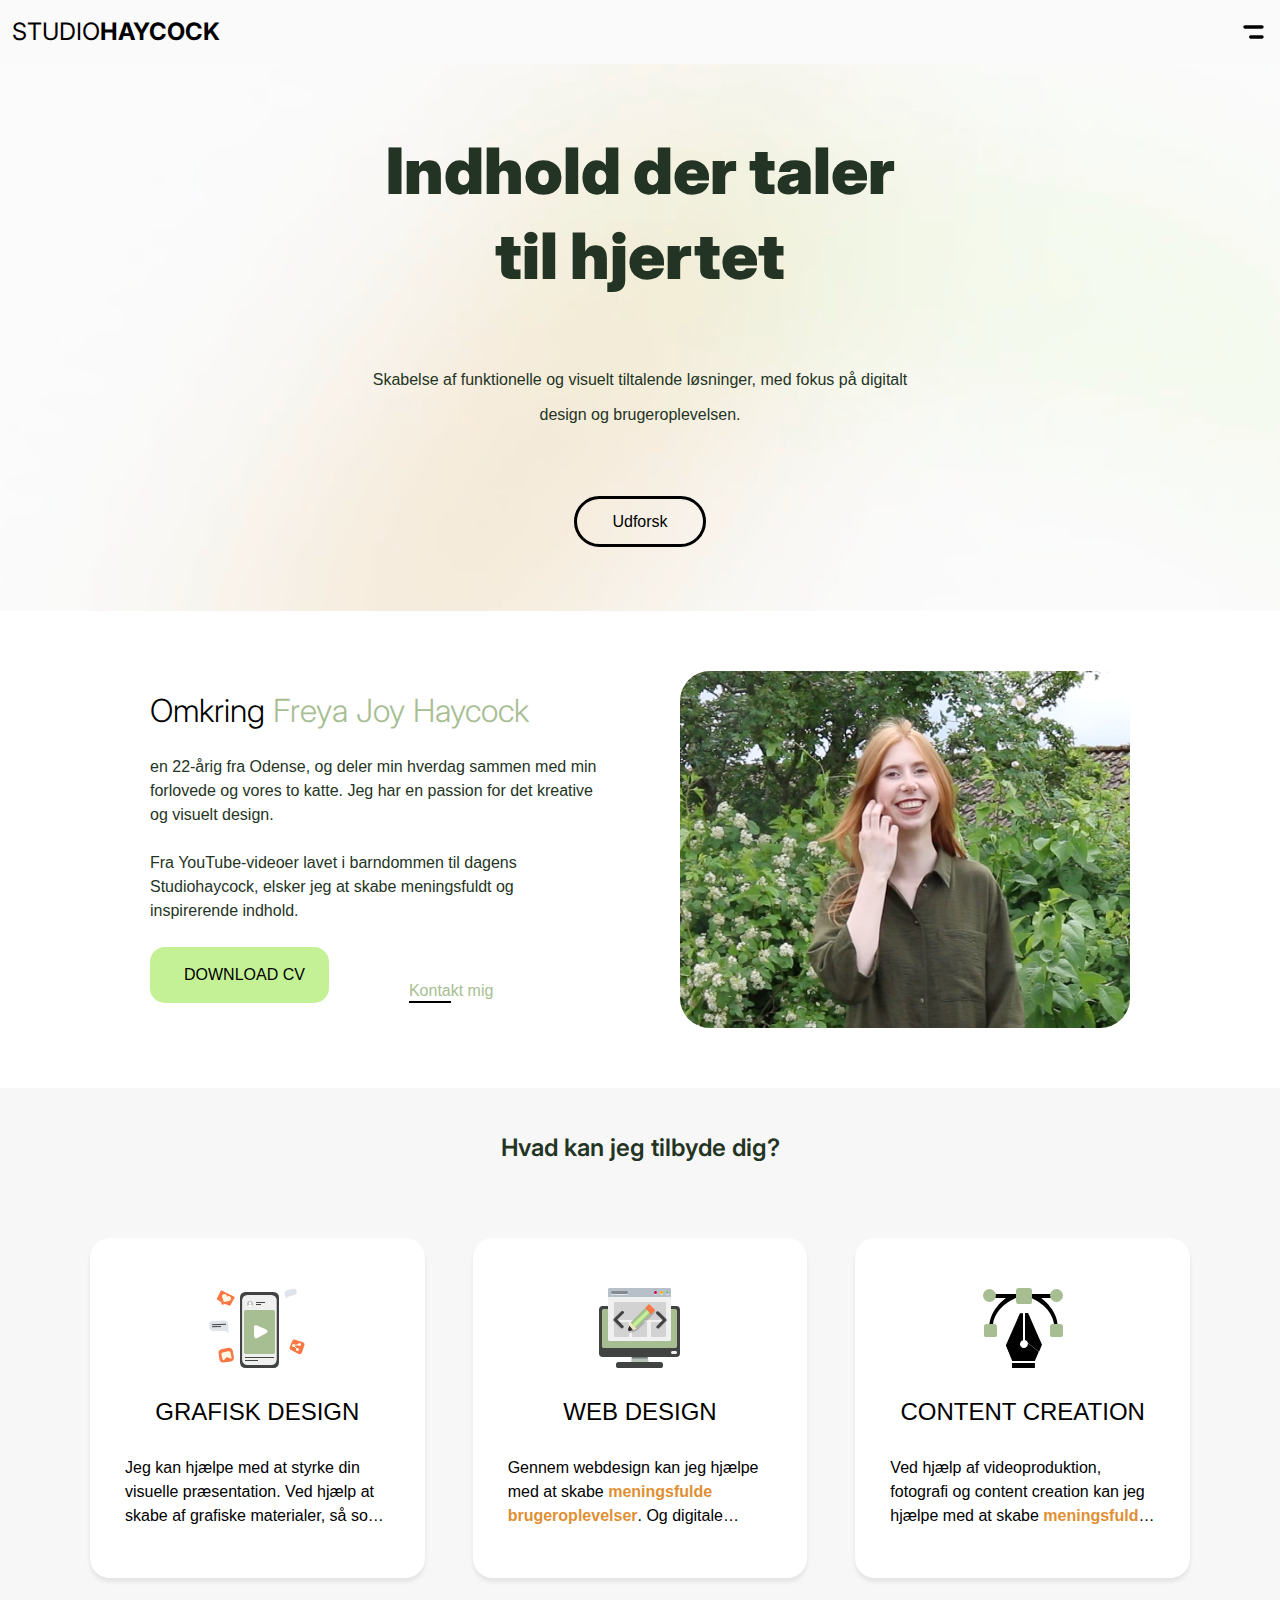
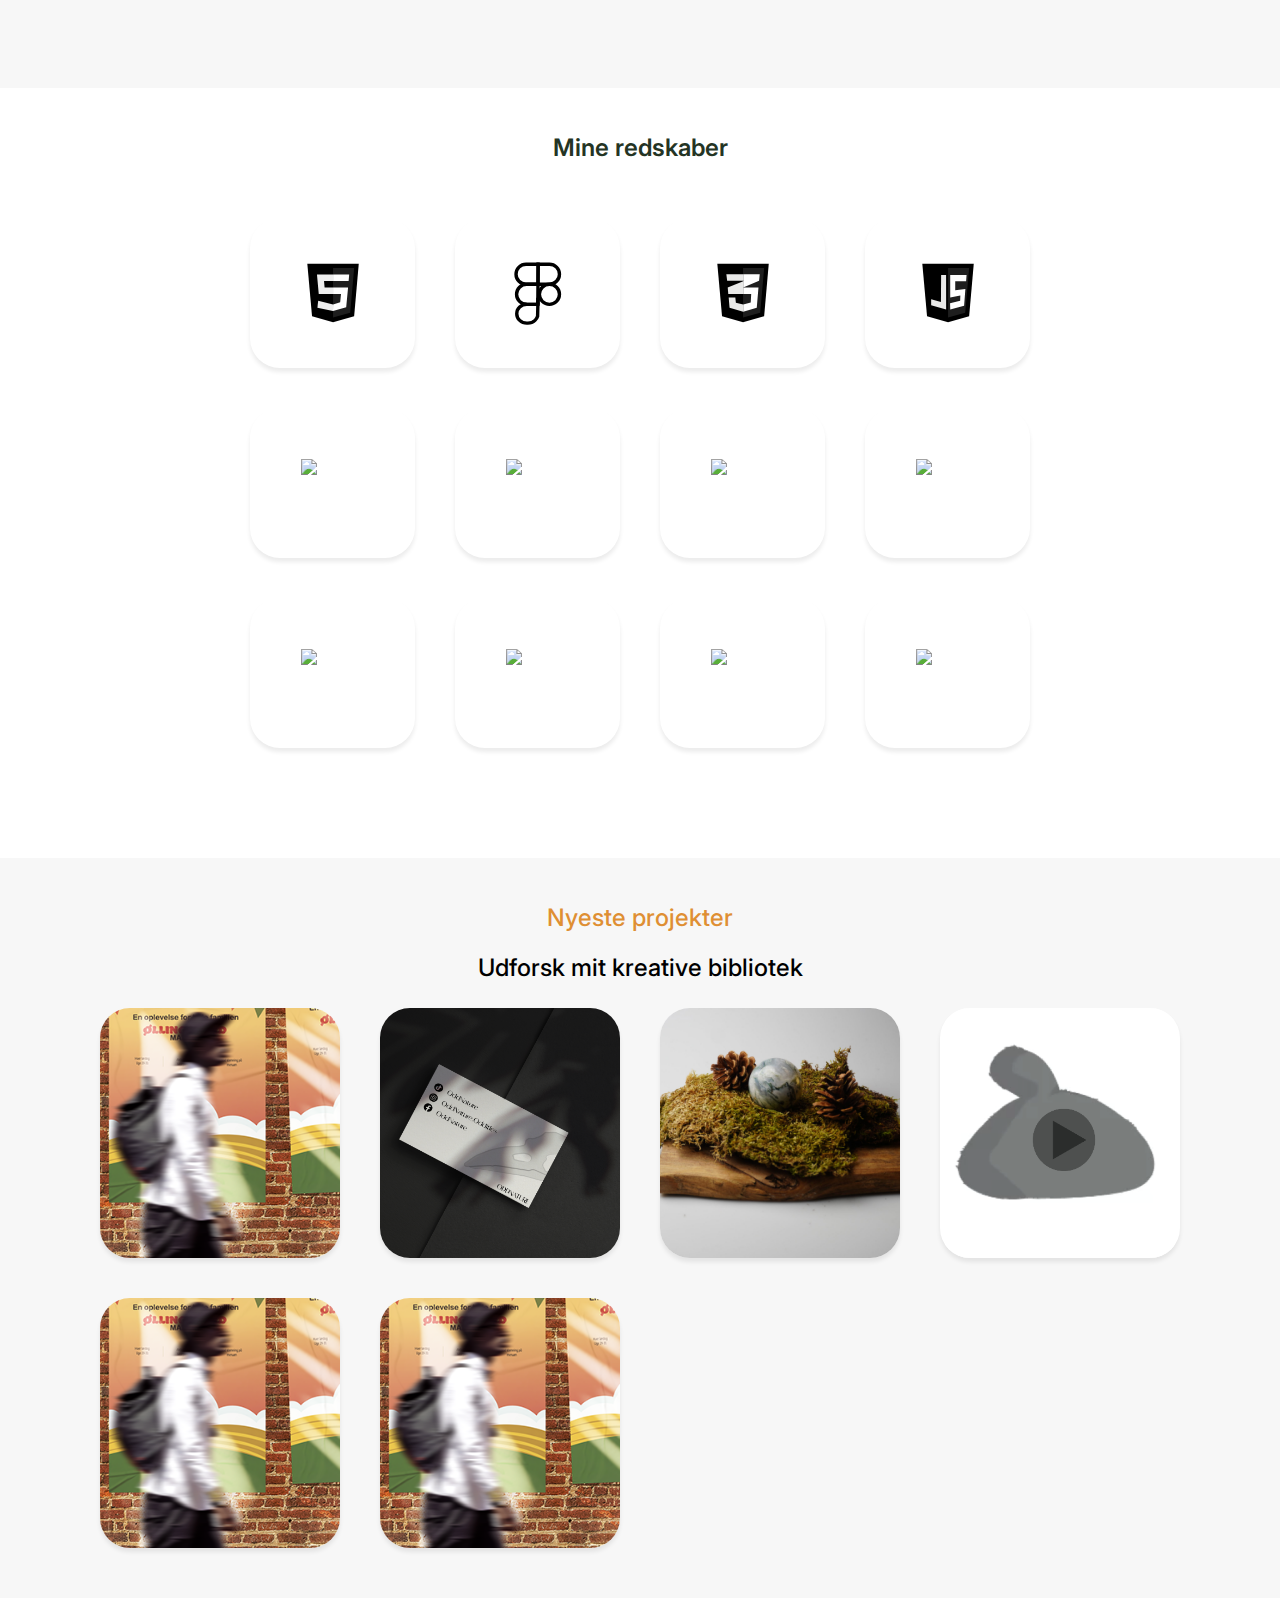
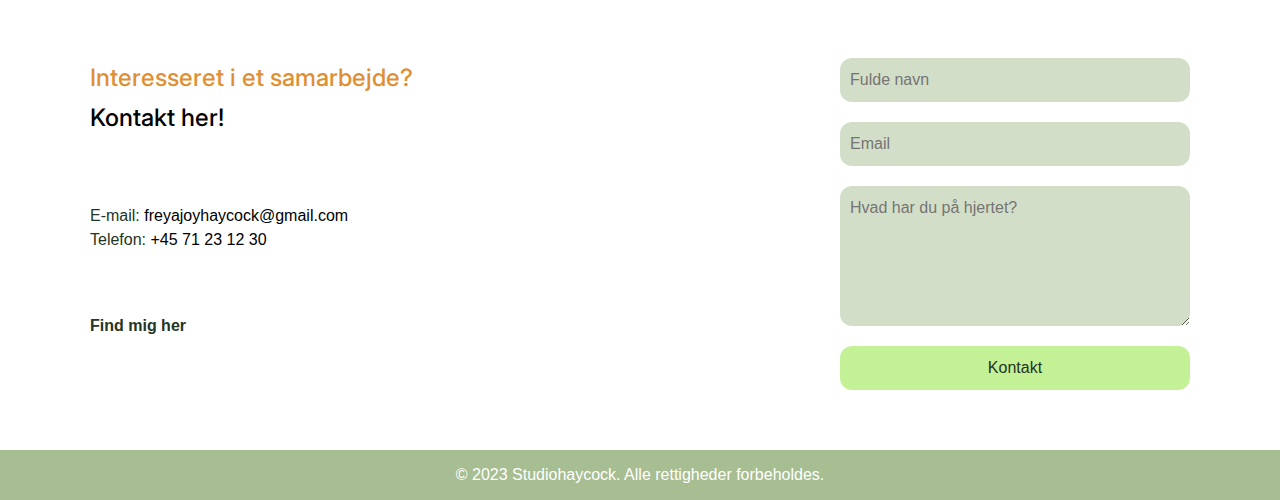
==== commit c5ced02e: "ret href" ====
--- a/index.html
+++ b/index.html
@@ -10,6 +10,7 @@
     <script src="https://kit.fontawesome.com/1a674daea2.js" crossorigin="anonymous"></script>
     <script src="assets/js/modal.js" defer></script>
     <script src="assets/js/toggle.js" defer></script>
+    <script src="assets/js/carousel.js" defer></script>
     <link rel="stylesheet" href="assets/css/style.css"/>
   </head>
   <body>
@@ -117,18 +118,18 @@
         <div class="wrapper">
           <h2>Mine redskaber</h2>
           <div class="grid">
-            <a href="#"><img src="assets/icons/html5.svg" alt="html logo"><span>HTML5 Logo</span></a>
-            <a href="#"><img src="assets/icons/figma.svg" alt="figma logo"> <span>Figma Logo</span></a>
-            <a href="#"><img src="assets/icons/css.svg" alt="css logo"><span>CSS Logo</span></a>
-            <a href="#"><img src="assets/icons/js.svg" alt="JavaScript logo"><span>JS Logo</span></a>
-            <a href="#"><img src="assets/icons/canva.svg" alt="Canva logo"><span>Canva Logo</span></a>
-            <a href="#"><img src="assets/icons/ai.svg" alt="Ai logo"><span>Ai Logo</span></a>
-            <a href="#"><img src="assets/icons/ae.svg" alt="Ae logo"><span>Ae Logo</span></a>
-            <a href="#"><img src="assets/icons/lr.svg" alt="Lr logo"><span>Lr Logo</span></a>
-            <a href="#"><img src="assets/icons/pr.svg" alt="Pr logo"><span>Pr Logo</span></a>
-            <a href="#"><img src="assets/icons/ps.svg" alt="Ps logo"><span>Ps Logo</span></a>
-            <a href="#"><img src="assets/icons/xd.svg" alt="Xd logo"><span>Xd Logo</span></a>
-            <a href="#"><img src="assets/icons/id.svg" alt="Id logo"><span>Id Logo</span></a>
+            <a href="#experience"><img src="assets/icons/html5.svg" alt="html logo"><span>HTML5 Logo</span></a>
+            <a href="#experience"><img src="assets/icons/figma.svg" alt="figma logo"> <span>Figma Logo</span></a>
+            <a href="#experience"><img src="assets/icons/css.svg" alt="css logo"><span>CSS Logo</span></a>
+            <a href="#experience"><img src="assets/icons/js.svg" alt="JavaScript logo"><span>JS Logo</span></a>
+            <a href="#experience"><img src="assets/icons/canva.svg" alt="Canva logo"><span>Canva Logo</span></a>
+            <a href="#experience"><img src="assets/icons/ai.svg" alt="Ai logo"><span>Ai Logo</span></a>
+            <a href="#experience"><img src="assets/icons/ae.svg" alt="Ae logo"><span>Ae Logo</span></a>
+            <a href="#experience"><img src="assets/icons/lr.svg" alt="Lr logo"><span>Lr Logo</span></a>
+            <a href="#experience"><img src="assets/icons/pr.svg" alt="Pr logo"><span>Pr Logo</span></a>
+            <a href="#experience"><img src="assets/icons/ps.svg" alt="Ps logo"><span>Ps Logo</span></a>
+            <a href="#experience"><img src="assets/icons/xd.svg" alt="Xd logo"><span>Xd Logo</span></a>
+            <a href="#experience"><img src="assets/icons/id.svg" alt="Id logo"><span>Id Logo</span></a>
           </div>
         </div>
       </section>
@@ -200,17 +201,20 @@
                 </p>
               </div>
               <div class="carousel">
-              <img src="assets/content/produkt-billed.jpg" class="modal-img" id="img01" alt="Produkt billede">
               <img src="assets/content/produkt-billed2.png" class="modal-img" id="img01" alt="Produkt billede">
               <img src="assets/content/produkt-billed3.png" class="modal-img" id="img01" alt="Produkt billede">
               </div>
+              <div class="carousel-dots">
+                <span class="dot active"></span>
+                <span class="dot"></span>
+            </div>
               <div class="carousel-controls">
                 <button id="prevBtn">&#10094;</button>
                 <button id="nextBtn">&#10095;</button>
             </div>
               <div id="caption">
                 <p>
-                  Her har jeg taget og redigeret dette billede i  adobe lightroom, med henblik på at det skulle bruges som produkt billede.
+                  Her har jeg taget og redigeret disse billeder i  adobe lightroom, med henblik på at de skulle bruges som produkt billeder.
                 </p>
                 
               </div>
@@ -239,21 +243,44 @@
                   Jeg startede med at skrive et storyboard, hvor jeg illustreret de forskellige "scener" jeg havde brug for.
                   <a href="https://studiohaycock.dk/workshops/animation-ws/totoro/totororoll.html" target="_blank">Link til side med css animationen.</a>
                 </p>
-  
             </div>
           </dialog>
           <dialog id="modal-5" class="modal">
             <div class="modal-content">
-              <span class="close">&times;</span>
-              <img class="modal-img" id="img01" alt="">
-              <div id="caption"></div>
+              <div class="modal-header">
+              <span class="close">&times;</span>
+              <h3>lorem ipsum</h3>
+              </div>
+              <div class="caption">
+                <p>
+                  lorem ipsum
+                </p>
+              </div>
+              <img  src="assets/content/on.png"class="modal-img" id="img01" alt="">
+              <div id="caption">
+                <p>
+                  lorem ipsum dolor sit amet, consectetur adipiscing elit. Sed non nisl a neque vulputate malesuada. Nulla facilisi. Integer tincidunt, orci vel sodales luctus, felis neque euismod elit, vel faucibus lectus velit vel massa. Pellentesque habitant morbi tristique senectus et netus et malesuada fames ac turpis egestas. Nulla facilisi. Nulla facilisi. Nulla facilisi. Nulla facilisi. Nulla facilisi. Nulla facilisi. Nulla facilisi. Nulla facilisi. Nulla facilisi. Nulla facilisi. Nulla facilisi. Nulla facilisi. Nulla facilisi. Nulla facilisi. Nulla facilisi. Nulla facilisi. Nulla facilisi. Nulla facilisi. Nulla facilisi. Nulla facilisi. Nulla facilisi. Nulla facilisi. Nulla facilisi. Nulla facilisi
+                </p>
+              </div>
             </div>
           </dialog>
           <dialog id="modal-6" class="modal">
             <div class="modal-content">
-              <span class="close">&times;</span>
-              <img class="modal-img" id="img01" alt="">
-              <div id="caption"></div>
+              <div class="modal-header">
+              <span class="close">&times;</span>
+              <h3>lorem ipsum</h3>
+              </div>
+              <div class="caption">
+                <p>
+                  lorem ipsum
+                </p>
+              </div>
+              <img  src="assets/content/on.png"class="modal-img" id="img01" alt="">
+              <div id="caption">
+                <p>
+                  lorem ipsum dolor sit amet, consectetur adipiscing elit. Sed non nisl a neque vulputate malesuada. Nulla facilisi. Integer tincidunt, orci vel sodales luctus, felis neque euismod elit, vel faucibus lectus velit vel massa. Pellentesque habitant morbi tristique senectus et netus et malesuada fames ac turpis egestas. Nulla facilisi. Nulla facilisi. Nulla facilisi. Nulla facilisi. Nulla facilisi. Nulla facilisi. Nulla facilisi. Nulla facilisi. Nulla facilisi. Nulla facilisi. Nulla facilisi. Nulla facilisi. Nulla facilisi. Nulla facilisi. Nulla facilisi. Nulla facilisi. Nulla facilisi. Nulla facilisi. Nulla facilisi. Nulla facilisi. Nulla facilisi. Nulla facilisi. Nulla facilisi. Nulla facilisi
+                </p>
+              </div>
             </div>
           </dialog>
         </div>
--- a/assets/css/style.css
+++ b/assets/css/style.css
@@ -111,7 +111,7 @@
   display: flex;
   justify-content: space-between;
   align-items: center;
-  padding: 20px;
+  padding: 12px;
   box-shadow: 0 1px 5px rgba(0, 0, 0, 0.1);
   background: rgba(255, 255, 255, 0.362);
 }
@@ -217,6 +217,7 @@
 
 .social-icon:hover {
   color: var(--accent-color);
+  transform: scale(1.06);
 }
 
 .menu-open .menu {
@@ -258,7 +259,7 @@
   background-color: var(--color-2);
   color: var(--color-3);
 }
-
+/* MARK: Hero Styles */
 .hero-ctn,
 .footer .social {
   background-image: url("../images/hero-image.png");
@@ -284,6 +285,8 @@
   line-height: 35px;
   text-align: center;
 }
+
+
 
 /* MARK: Main About */
 
@@ -397,6 +400,8 @@
 .services .service-item:hover {
   height: auto;
   min-height: 340px;
+  
+  
 }
 
 .services .service-item:hover p {
@@ -479,8 +484,8 @@
   transition: transform 0.3s ease;
   transform: translateY(0);
 
-  /* MARK: Drop-shadow for Icons  */
-  filter: drop-shadow(3px 5px 10px rgba(0, 0, 0, 0.544));
+  /* MARK: Drop-shadow for Icons 
+  filter: drop-shadow(3px 5px 10px rgba(0, 0, 0, 0.544)); */
 }
 
 .experience .grid a:nth-child(-n + 4) img {
@@ -568,6 +573,11 @@
   z-index: 1;
   animation: zoom 0.4s forwards;
 }
+ .portfolio-item img:hover{
+  transform: scale(1.2);
+  transition: transform 0.3s ease;
+ }
+
 
 .modal-content {
   font-size: 1rem;
@@ -624,7 +634,82 @@
   margin: 15px 25px;
 }
 
-/* MARK: Carousel */
+/* MARK:Carousel Styles */
+.carousel {
+  position: relative;
+  width: 100%;
+  height: 300px; 
+  overflow: hidden;
+  margin-top: 20px;
+  display: flex;
+  justify-content: center;
+  align-items: center;
+  margin-top: -50px;
+}
+
+.carousel img {
+  display: none;
+  max-width: 100%;
+  max-height: 100%;
+  object-fit: cover;
+  border-radius: 10px;
+  transition: opacity 0.5s ease-in-out;
+}
+
+.carousel img.active {
+  display: block;
+  opacity: 1;
+}
+
+.carousel-controls {
+  position: absolute;
+  top: 50%;
+  width: 100%;
+  display: flex;
+  justify-content: space-between;
+  transform: translateY(-50%);
+  padding: 0 15px;
+  box-sizing: border-box;
+}
+
+.carousel-controls button {
+  background-color: rgba(0, 0, 0, 0.5);
+  border: none;
+  border-radius: 50%;
+  color: white;
+  font-size: 1.5rem;
+  cursor: pointer;
+  width: 35px;
+  height: 35px;
+  display: flex;
+  align-items: center;
+  justify-content: center;
+  transition: background-color 0.3s;
+}
+
+.carousel-controls button:hover {
+  background-color: rgba(0, 0, 0, 0.8);
+}
+
+.carousel-dots {
+  display: flex;
+  justify-content: center;
+  margin-top: -60px;
+}
+
+.carousel-dots .dot {
+  height: 10px;
+  width: 10px;
+  margin: 0 5px;
+  background-color: #bbb;
+  border-radius: 50%;
+  display: inline-block;
+  transition: background-color 0.3s;
+}
+
+.carousel-dots .dot.active {
+  background-color: #717171;
+}
 
 
 /* MARK: Footer */
@@ -688,6 +773,10 @@
   box-sizing: border-box;
 }
 
+.find-me-link a:hover{
+  transform: scale(1.06);
+  color: var(--accent-color);
+}
 form input,
 textarea {
   padding: 10px;
